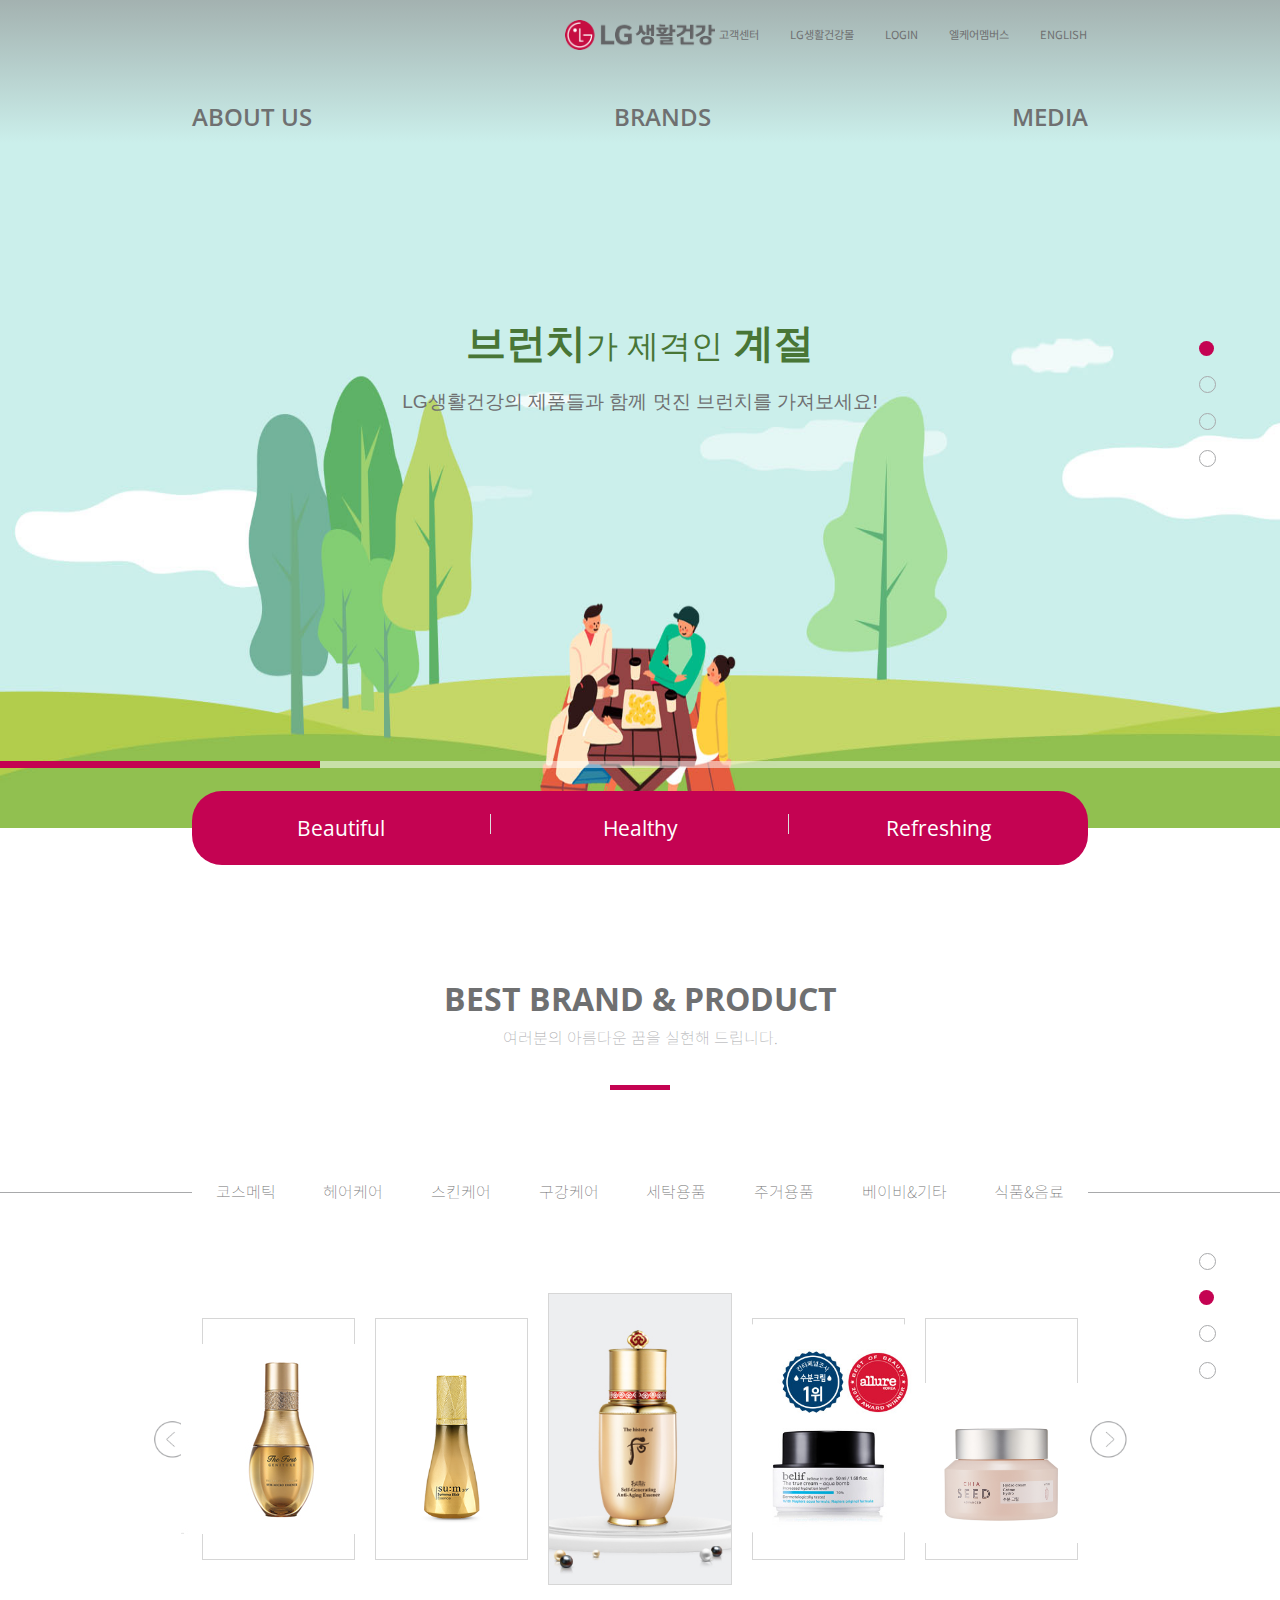
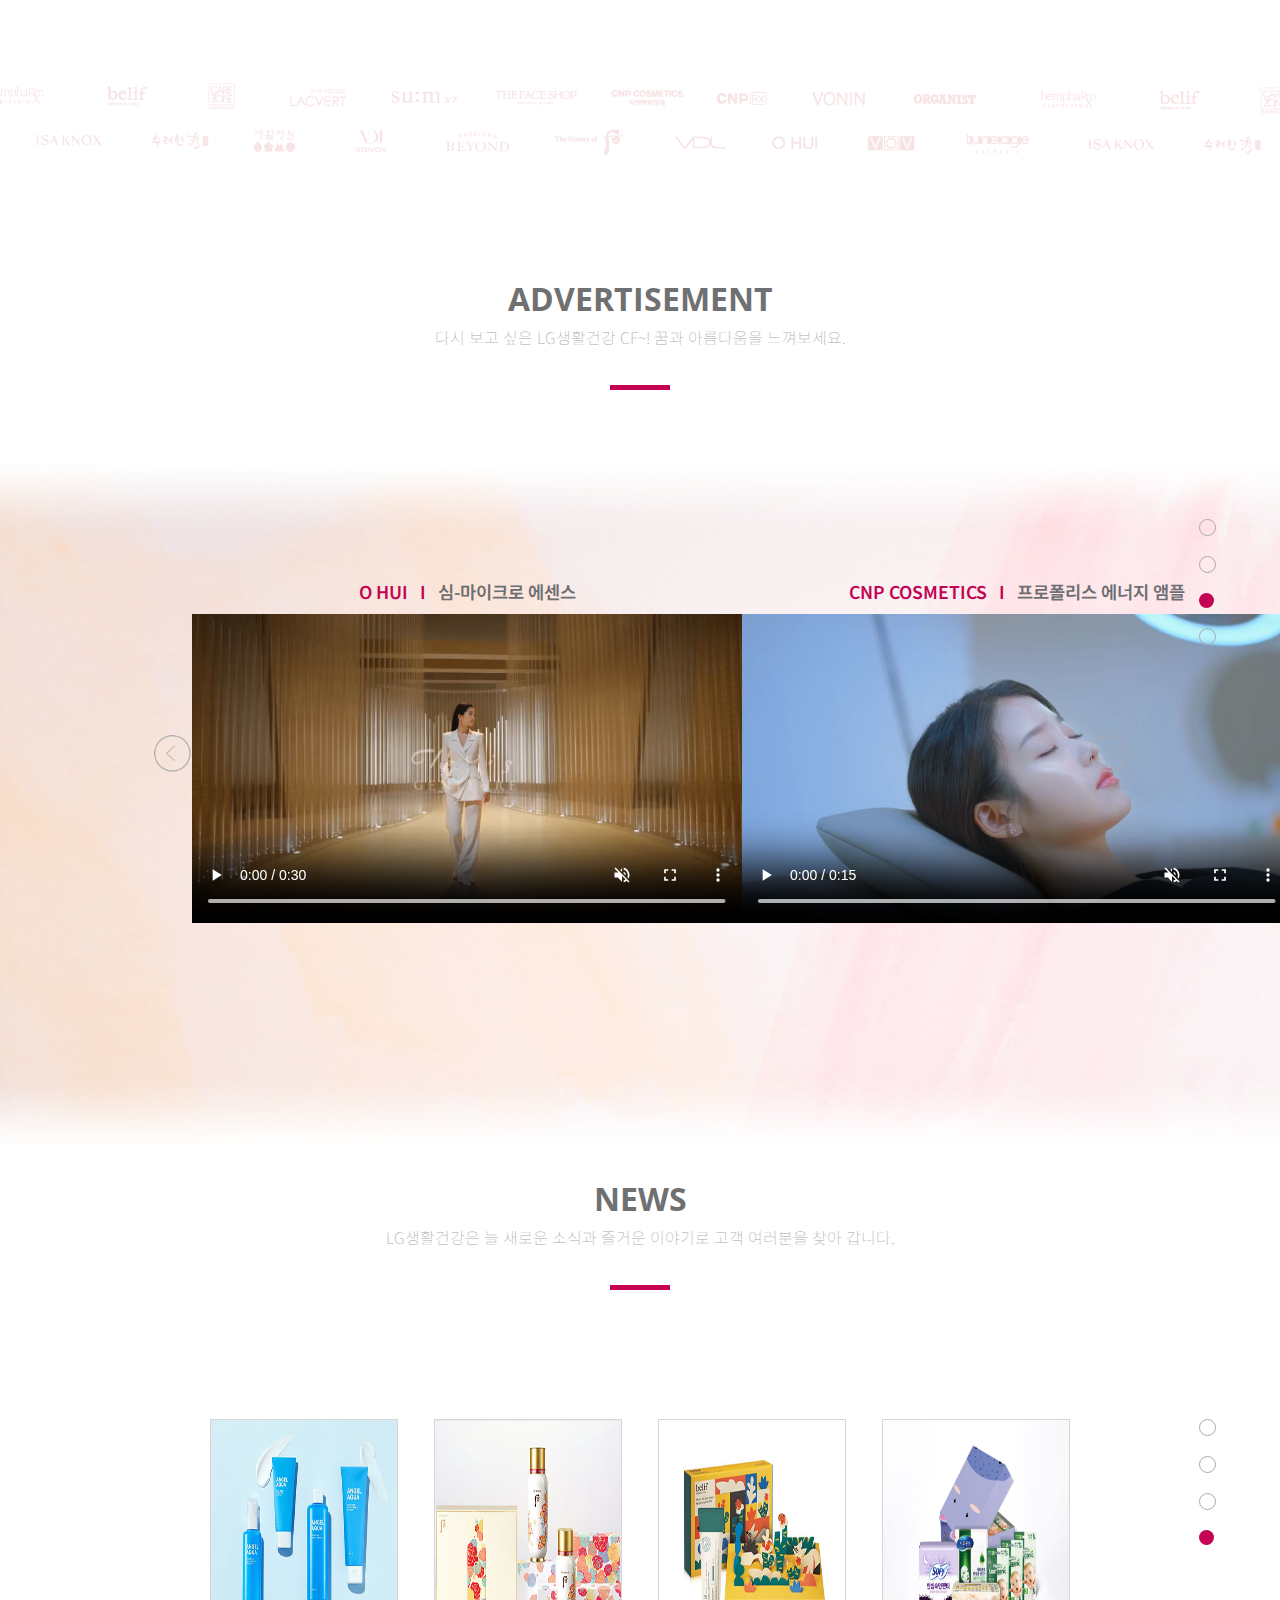
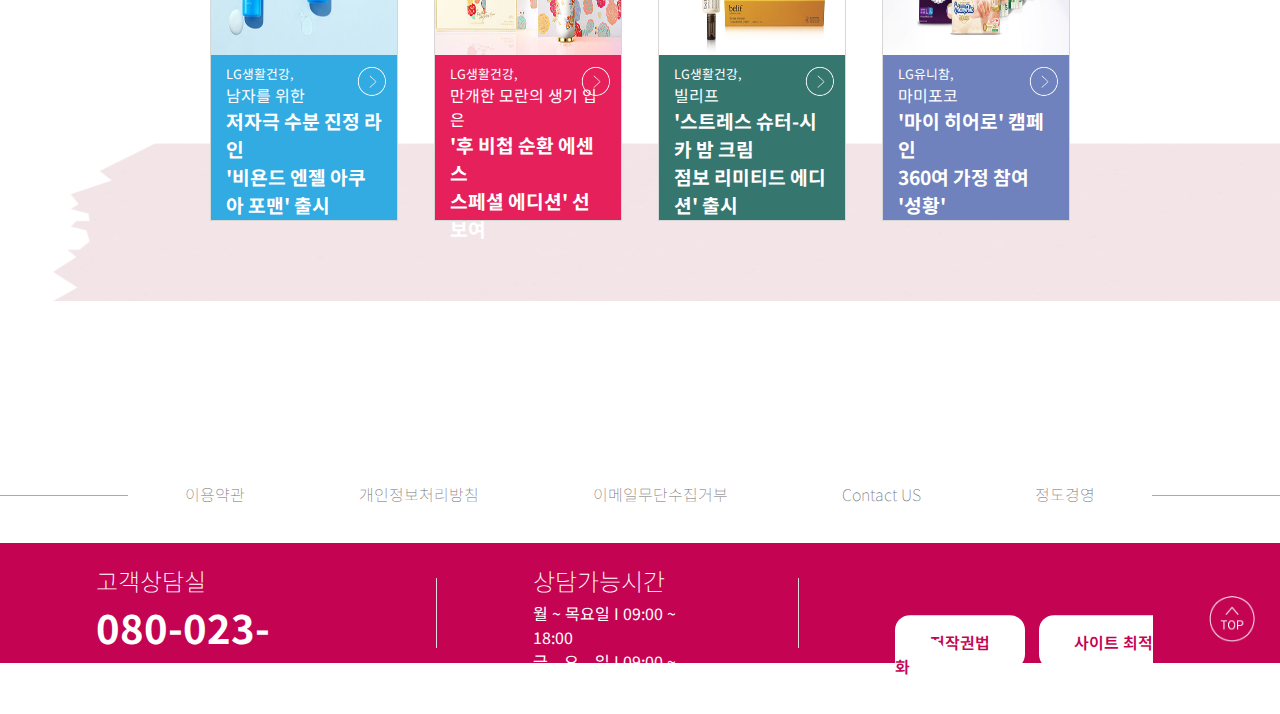
==== index.html @ 1f499fcb "Add files via upload" ====
<!DOCTYPE html>
<html lang="en">
<head>
    <meta charset="UTF-8">
    <meta http-equiv="X-UA-Compatible" content="IE=edge">
    <meta name="viewport" content="width=device-width, initial-scale=1.0">

    <meta property="og:title" content="LG생활건강">
    <meta property="og:url" content="https://jowonah.github.io/lghnh/index.html">
    <meta property="og:image" content="file:///F:/0000-UI_UX/LG%EC%83%9D%ED%99%9C%EA%B1%B4%EA%B0%95/coding/img/tumbnail.png">
    <meta property="og:description" content="LG생활건강 _ Healthy & Beautiful">

 

    <meta name="twitter:card" content="summary">
    <meta name="twitter:title" content="LG생활건강">
    <meta name="twitter:url" content="https://jowonah.github.io/lghnh/index.html">
    <meta name="twitter:image" content="file:///F:/0000-UI_UX/LG%EC%83%9D%ED%99%9C%EA%B1%B4%EA%B0%95/coding/img/tumbnail.png">
    <meta name="twitter:description" content="LG생활건강 _ Healthy & Beautiful">

 

    <link rel="shortcut icon" href="/favicon.ico">
    <link rel="apple-touch-icon-precomposed" sizes="114*114" rel="favi2.png">


    <title>Document</title>
    <link href="css/index.css" rel="stylesheet">
</head>
<body>
    <!-- header -->
    <header id="gr-mn"> <!--class="active"-->
        <div class="head-1">
            <div class="utils">
                <ul class="login-menu">
                    <li><a href="#">고객센터</a></li>
                    <li><a href="#">LG생활건강몰</a></li>
                    <li><a href="#">LOGIN</a></li>
                    <li><a href="#">엘케어멤버스</a></li>
                    <li><a href="#">ENGLISH</a></li>
                </ul>
            </div>
        </div>
        <nav class="comp-mn" >
            <h1 class="logo">
                <a href="index.html"><img src="img/company-logo.png" alt="lg-logo"></a>
            </h1>
            <ul class="mn-1">
                <li class="us1">
                    <a href="aboutus1.html" class="mn-1-au">ABOUT US</a> 
                </li>
                <li class="us2">
                    <a href="brand.html" class="mn-1-br">BRANDS</a>
                </li>
                <li class="us3">
                    <a href="media.html" class="mn-1-news">MEDIA</a>
                </li>
            </ul>
        </nav>
        <div class="hid-mu-all">
            <div class="hid-mn" id="about-hidmn">
                <div class="hid-mn-t">
                    <h4>ABOUT US</h4>
                </div>
                <div class="hid-mn-s">
                    <ul class="hid-mn-s-in">
                        <li><a href="aboutus1.html">CEO메세지</a></li>
                        <li><a href="aboutus2.html">회사개요</a></li>
                        <li><a href="aboutus3.html">연혁</a></li>
                        <li><a href="aboutus4.html">사업장소개</a></li>
                    </ul>
                </div>
            </div>
            <div class="hid-mn" id="brand-hidmn">
                <div class="hid-mn-t">
                    <h4>BRANDS</h4>
                    <ul>
                        <li>Beautiful</li>
                        <li>Healthy</li>
                        <li>Refreshing</li>
                    </ul>
                </div>
                <div class="hid-mn-s">
                    <div class="hid-mn-s2">
                        <ul class="hid-mn-s-in2">
                            <li><a href="#">후</a></li>
                            <li><a href="#">오휘</a></li>
                            <li><a href="#">숨37˚</a></li>
                            <li><a href="#">빌리프</a></li>
                            <li><a href="#">더 시가 오브 수</a></li>
                        </ul>
                        <ul class="hid-mn-s-in2">
                            <li><a href="#">이자녹스</a></li>
                            <li><a href="#">수려한</a></li>
                            <li><a href="#">코드글로컬러</a></li>
                            <li><a href="#">보닌</a></li>
                            <li><a href="#">케어존</a></li>
                            <li><a href="#">더마리프트</a></li>
                        </ul>
                        <ul class="hid-mn-s-in2">
                            <li><a href="#">네이처컬렉션</a></li>
                            <li><a href="#">더페이스샵</a></li>
                            <li><a href="#">비욘드</a></li>
                            <li><a href="#">CNP</a></li>
                            <li><a href="#">CNP Rx</a></li>
                            <li><a href="#">VDL</a></li>
                            <li><a href="#">VDLVOV</a></li>
                        </ul>
                        <ul class="hid-mn-s-in2">
                            <li><a href="#">생활정원</a></li>
                            <li><a href="#">fmgt</a></li>
                            <li><a href="#">닥터벨머</a></li>
                            <li><a href="#">예화담</a></li>
                            <li><a href="#">햄파맥스 시그니처</a></li>
                        </ul>
                    </div>
                </div>
            </div>
            <div class="hid-mn" id="media-hidmn">
                <div class="hid-mn-t">
                    <h4>MEDIA</h4>
                </div>
                <div class="hid-mn-s">
                    <ul class="hid-mn-s-in">
                        <li><a href="#">NEWS</a></li>
                        <li><a href="#">ADVERTISEMENT</a></li>
                    </ul>
                </div>
            </div>
        </div>
    </header>


    <!-- main -->
    <main id="main" class="main">
        <div class="home-intro" id="home-intro">
            <div class="slide-bg" id="slide-bg">
                <img src="img/visualMain.jpg" class="banner-bg" id="banner-bg" alt="banner-bg">
                <div class="slide-content" id="slide-content">
                    <h2>브런치<small>가 제격인</small> 계절</h2>
                    <p>LG생활건강의 제품들과 함께 멋진 브런치를 가져보세요!</p>
                </div>
                <div class="r-btn">
                    <a href="#home-intro"></a>
                    <a href="#home-con1"></a>
                    <a href="#home-con3"></a>
                    <a href="#home-con2"></a>
                </div>
                <div class="slink-bar">
                    <span></span>
                </div>
            </div>
            <div class="com-ideo">
                <ul class="ideo">
                    <li><a href="#">Beautiful</a></li>
                    <li><a href="#">Healthy</a></li>
                    <li><a href="#">Refreshing</a></li>
                </ul>
            </div>
        </div>
        <div class="home-con1" id="home-con1">
            <div class="title">
                <h2>BEST BRAND & PRODUCT</h2>
                <p>여러분의 아름다운 꿈을 실현해 드립니다.</p>
            </div>
            <div class="con1-mn">
                <ul>
                    <li>코스메틱</li>
                    <li>헤어케어</li>
                    <li>스킨케어</li>
                    <li>구강케어</li>
                    <li>세탁용품</li>
                    <li>주거용품</li>
                    <li>베이비&기타</li>
                    <li>식품&음료</li>
                </ul>
            </div>
            <div class="r-btn2">
                <a href="#home-intro"></a>
                <a href="#home-con1"></a>
                <a href="#home-con3"></a>
                <a href="#home-con2"></a>
            </div>
            <div class="container2">
                <div class="btn-con2">
                <a href="#" clss="btn-l"><img src="img/btn-left.png" alt="btn-left"></a>
                <a href="#" class="btn-r"><img src="img/btn-right.png" alt="btn-right"></a>
                </div>
                <ul>
                    <li>
                        <img src="img/product-img-02.jpg" alt="오휘">
                        <span>
                            <img src="img/ohui.png" alt="오휘 제품">
                            <small>더 퍼스트<br>심-마이크로 에센스</small><br>
                            <a href="http://www.ohui.co.kr/product/detail.jsp?pid=ACM56546&cid1=2&cid2=A">자세히보기</a>
                        </span>
                    </li>
                    <li>
                        <img src="img/product-img-03.png" width="150px" alt="숨37">
                        <span>
                            <img src="img/sum37.png" alt="숨37 제품">
                            <small>숨마 엘릭서 에센스</small><br>
                            <a href="http://www.sum37.co.kr/online/product/product_view.jsp?cid1=A&cid2=A&pid=ACM57001">자세히보기</a>
                        </span>
                    </li>
                    <li>
                        <img src="img/product-img-01.jpg" width="290px" alt="후">
                        <span>
                            <img src="img/whoo.png" alt="후 제품">
                            <small>비첩 자생 에센스</small><br>
                            <a href="http://www.whoo.co.kr/masterpiece/gongList.jsp?cid1=B&cid2=J">자세히보기</a>
                        </span>
                    </li>
                    <li>
                        <img src="img/product-img-04.jpg" width="180px" alt="빌리프">
                        <span>
                            <img src="img/belif.png" alt="빌리프 제품">
                            <small>더 트루 크림-아쿠아밤</small><br>
                            <a href="http://www.belifcosmetic.com/product/detail.jsp?pid=ACM04551">자세히보기</a>
                        </span>
                    </li>
                    <li>
                        <img src="img/product-img-05.png" width="160px" alt="더페이스샵">
                        <span>
                            <img src="img/thefaceshop.png" alt="더페이스샵 제품">
                            <small>치아씨드 수분크림</small><br>
                            <a href="http://www.belifcosmetic.com/product/detail.jsp?pid=ACM04551">자세히보기</a>
                        </span>
                    </li>
                </ul>
            </div>
            <div class="bg-con2">
                <img src="img/product-bg-img1.png" width="100%" alt="bg-img1">
                <img src="img/product-bg-img2.png" width="100%" alt="bg-img2">
            </div>
        </div>
        <div class="home-con3" id="home-con3">
            <div class="title">
                <h2>ADVERTISEMENT</h2>
                <p>다시 보고 싶은 LG생활건강 CF~! 꿈과 아름다움을 느껴보세요.</p>
            </div>
            <div class="r-btn4">
                <a href="#home-intro"></a>
                <a href="#home-con1"></a>
                <a href="#home-con3"></a>
                <a href="#home-con2"></a>
            </div>
            <div class="container4">
                <div class="btn-con3">
                    <a href="#" clss="btn-l"><img src="img/btn-left.png" alt="btn-left"></a>
                    <a href="#" class="btn-r"><img src="img/btn-right.png" alt="btn-right"></a>
                </div>
                <ul class=video>
                    <li>
                        <div class="video-form">
                            <a href="https://www.lghnh.com:984/news/cf/view.jsp?seq=4365&title=">O HUI &nbsp; I &nbsp; <span>심-마이크로 에센스</span></a>
                            <video muted controls loop class="ohui-video" width="550">
                                <source src="video/ohui.mp4" type="video/mp4">
                            </video>
                        </div>
                    </li>
                    <li>
                        <div class="video-form">
                            <a href="hhttps://www.lghnh.com:984/news/cf/view.jsp?seq=4366&title=">CNP COSMETICS &nbsp; I &nbsp; <span>프로폴리스 에너지 앰플</span></a>
                            <video muted controls loop class="cnp-video" width="550">
                                <source src="video/cnp.mp4" type="video/mp4">
                            </video>
                        </div>
                    </li>
                </ul>
            </div>
            <div class="video-bg">
                <img src="img/adver-bg-img.jpg" width="100%" height="700px" alt="adver-bg-img">
            </div>
        </div>
        <div class="home-con2" id="home-con2">
            <div class="title">
                <h2>NEWS</h2>
                <p>LG생활건강은 늘 새로운 소식과 즐거운 이야기로 고객 여러분을 찾아 갑니다.</p>
            </div>
            <div class="r-btn3">
                <a href="#home-intro"></a>
                <a href="#home-con1"></a>
                <a href="#home-con3"></a>
                <a href="#home-con2"></a>
            </div>
            <div class="container3">
                <ul class="news-card">
                    <li>
                        <div class="card-img">
                        <a href="https://www.lghnh.com:984/news/press/view.jsp?seq=3451&title=">
                            <img src="img/news-card-brand1.jpg" alt="card-news1">
                        </a>
                        </div>
                        <div class="text">
                            <div class="text-1">
                                <span>LG생활건강,</span>
                                <a href="https://www.lghnh.com:984/news/press/view.jsp?seq=3451&title=">
                                    남자를 위한<br>
                                    <strong>저자극 수분 진정 라인<br>'비욘드 엔젤 아쿠아 포맨' 출시</strong>
                                </a>
                            </div>
                            <a href="https://www.lghnh.com:984/news/press/view.jsp?seq=3451&title="><img src="img/btn-right-white.png" alt="btn-right-white"></a>
                        </div>
                    </li>
                    <li>
                        <div class="card-img">
                            <a href="https://www.lghnh.com:984/news/press/view.jsp?seq=3450&title=">
                                <img src="img/news-card-brand2.jpg" alt="card-news2">
                            </a>
                        </div>
                        <div class="text">
                            <div class="text-1">
                                <span>LG생활건강,</span>
                                <a href="https://www.lghnh.com:984/news/press/view.jsp?seq=3450&title=">
                                    만개한 모란의 생기 입은<br>
                                    <strong>'후 비첩 순환 에센스<br>스페셜 에디션' 선보여</strong>
                                </a>
                            </div>
                            <a href="https://www.lghnh.com:984/news/press/view.jsp?seq=3450&title="><img src="img/btn-right-white.png" alt="btn-right-white"></a>
                        </div>
                    </li>
                    <li>
                        <div class="card-img">
                            <a href="https://www.lghnh.com:984/news/press/view.jsp?seq=3449&title=">
                                <img src="img/news-card-brand3.jpg" alt="card-news3">
                            </a>
                        </div>
                        <div class="text">
                            <div class="text-1">
                                <span>LG생활건강,</span>
                                <a href="https://www.lghnh.com:984/news/press/view.jsp?seq=3449&title=">
                                    빌리프<br>
                                    <strong>'스트레스 슈터-시카 밤 크림<br>점보 리미티드 에디션' 출시</strong>
                                </a>
                            </div>
                            <a href="https://www.lghnh.com:984/news/press/view.jsp?seq=3449&title="><img src="img/btn-right-white.png" alt="btn-right-white"></a>
                        </div>
                    </li>
                    <li>
                        <div class="card-img">
                            <a href="https://www.lghnh.com:984/news/press/view.jsp?seq=3448&title=">
                                <img src="img/news-card-brand4.jpg" alt="card-news4">
                            </a>
                         </div>
                        <div class="text">
                            <div class="text-1">
                                <span>LG유니참,</span>
                                <a href="https://www.lghnh.com:984/news/press/view.jsp?seq=3448&title=">
                                    마미포코<br>
                                    <strong>'마이 히어로' 캠페인<br>360여 가정 참여 '성황'</strong>
                                </a>
                            </div>
                            <a href="https://www.lghnh.com:984/news/press/view.jsp?seq=3448&title="><img src="img/btn-right-white.png" alt="btn-right-white"></a>
                        </div>
                    </li>
                </ul>
            </div>
            <div class="news-bg">
                <img src="img/news-bg-img.png" alt="news-bg-img">
            </div>
        </div>
    </main>


    <!-- footer -->
    <footer>
        <div class="footer-mn1">
            <ul>
                <li>이용약관</li>
                <li>개인정보처리방침</li>
                <li>이메일무단수집거부</li>
                <li>Contact US</li>
                <li>정도경영</li>
            </ul>
        </div>
        <div class="footer-mn2">
            <ul>
                <li>
                    <div class="counsel">
                        <span>고객상담실</span>
                        <strong>080-023-7077</strong>
                    </div>
                </li>
                <li>
                    <div class="counsel-time">
                        <span>상담가능시간</span>
                        <span>월 ~ 목요일  I  09:00 ~ 18:00</span>
                        <span>금 &nbsp;&nbsp; 요 &nbsp;&nbsp; 일 I 09:00 ~ 17:30</span>
                    </div>
                </li>
                <li>
                    <div class="footer-web">
                        <a href="##">저작권법</a>
                        <a href="##">사이트 최적화</a>
                    </div>
                </li>
            </ul>
            <a href="#" class="top-btn"><img src="img/top-btn.png" alt="top"></a>
        </div>
    </footer>
</body>
</html>
---- css/index.css ----
@charset 'UTF-8';
@import url(common.css);



/* ----------------main */

/* home-intro: 메인광고부분 */

.slide-bg{
    position:relative;
    display:flex;
    justify-content: center;
    align-items:center;
}
.home-intro .r-btn{
    position:absolute;
    right:5%;
    display:flex;
    flex-direction: column;
    z-index:20;
}
.home-intro .r-btn a{
    width:15px;
    height:15px;
    margin-bottom:20px;
    border-radius:50%;
    border:1px solid #a8a9ab;
}
.home-intro .r-btn a:nth-child(1){
    width:15px;
    height:15px;
    margin-bottom:20px;
    border-radius:50%;
    background-color:#c40352;
    border:none;
}
.slide-bg .banner-bg{
    width:100%; height:92vh;
}
.slide-bg .slide-content{
    position:absolute;
    font-family: "Elice Digital Baeum",sans-serif;
    text-align:center;
    transform:translate(0, -50%);
    transform-origin:center;
}
.slide-bg .slide-content h2{
    margin: 0 0 2vh;
    font-size: 2.5em;
    font-weight: 600;
    color: #487636;
}
.slide-bg .slide-content small{
    font-size: 0.8em;
    font-weight:normal;
    color: #487636;
}
.slide-bg .slide-content p{
    font-size: 1.2em;
    color: #6f7071;
}




.slink-bar{
    position:absolute;
    bottom:60px;
    width:100%;
    height:7px;
    background:rgba(255,255,255,0.5);
    overflow:hidden;
}
.slink-bar span{
    position:absolute;
    width:25%;
    height:7px;
    background:#c40352;

    animation:span-ani1 10s infinite;
}
@keyframes span-ani1{
    0%{transform:translateX(0%)  ;}
    25%{transform:translateX(100%)  ;}
    50%{transform:translateX(200%)  ;}
    100%{transform:translateX(300%)  ;}
}


.com-ideo{
    width:70%;margin:0 auto;
    transform: translateY(-50%);
    background:#c40352;
    border-radius: 30px;

}
.com-ideo .ideo{
    display:flex;
    justify-content:space-between;    
    flex-direction:row;
    padding:23px 0;
    text-align:center;

}
.com-ideo .ideo a{color:#fff;}
.com-ideo .ideo li{
    font-size:1.3rem;
    font-family: 'Open Sans', sans-serif;
    color:#6f7071;
    width:33.3333%;
    position:relative;
}
.com-ideo .ideo li::after{
    position:absolute;
    right:0;
    width:1px;height:20px;
    border-right:1px solid #ddd;
    content:'';
}
.com-ideo .ideo li:last-child:after{border:none;}






/* home-con1: 타이틀 best bransd & product */

.home-con1{
    height:100vh;
}
.home-con1 .r-btn2{
    position:absolute;
    right:5%;
    display:flex;
    flex-direction: column;
    z-index:10;
}
.home-con1 .r-btn2 a{
    width:15px;
    height:15px;
    margin-bottom:20px;
    border-radius:50%;
    border:1px solid #a8a9ab;
}
.home-con1 .r-btn2 a:nth-child(2){
    width:15px;
    height:15px;
    margin-bottom:20px;
    border-radius:50%;
    background-color:#c40352;
    border:none;
}

.home-con1 .title{
    margin:0 10% 0;
    text-align: center;
    padding-top:40px;
}
.home-con1 .title h2{
    margin:35px auto 5px;
    font-family: 'Open Sans', sans-serif;
    font-weight:bold;
    font-size:2rem;
    color:#6f7071;
}
.home-con1 .title p{
    font-size:1rem;
    font-weight:lighter;
    color:#a8a9ab;
}
.home-con1 .title p::after{
    content:'';
    width:60px; height:5px;
    position:absolute;
    left:50%;
    background-color:#c40352;
    margin:60px auto 100px;
    transform:translateX(-50%);
    display: inline-block;

}



.home-con1 .con1-mn{
    position:relative;
    left:0; top:0;
    margin:10px 0;
}

.home-con1 .con1-mn > ul{
    display:flex;
    justify-content:space-around;
    align-items:center;
    background-color:#fff;
    width:70%;
    margin:130px auto 50px;
}
.home-con1 .con1-mn::after{
    content:'';
    position:absolute; left:0; top:50%;
    display:inline-block;
    background-color: #a8a9ab;
    width:100%;
    height:1px;
    transform: translateY(100%);
    z-index:-1;
}
.home-con1 .con1-mn > ul > li{
    font-weight:lighter;
    color:#6f7071;
    font-size:1rem;
}



.home-con1 .container2{
    width:70%; margin:0 auto;
    position:relative;
}
.home-con1 .container2 div{
    position:absolute; left:0; top:50%;
    transform: translateY(-50%);
    width:100%;
    display:flex;
    justify-content: space-between;
}
.home-con1 .container2 div a:nth-child(1){
    transform: translateX(-100%);
}
.home-con1 .container2 div a:nth-child(2){
    transform: translateX(100%);
}
.home-con1 .container2 div a img{
    width:40px;
}
.home-con1 .container2 > ul{
    margin:90px 0;
    display:flex;
    align-items:center;
    justify-content:center;
}
.home-con1 .container2 > ul > li{
    position:relative;
    left: 0; top:0;
    width:220px;
    height:240px;
    margin:0 10px;
    border:1px solid #D6D6D6;
    /* overflow:hidden; */
}
.home-con1 .container2 > ul > li > img{
    position:absolute;
    left:50%; top:50%;
    transform:translate(-50%, -50%);
    display:block;
}

.home-con1 .container2 > ul > li:nth-child(3){
    width:265px; height:290px;
    overflow:hidden;
}
.home-con1 .container2 > ul > li:nth-child(4) > img{
   transform:translateX(-50%) translateY(-55%); 
}
.home-con1 .container2 > ul > li:nth-child(5) > img{
    transform:translateX(-50%) translateY(-35%); 
}





.home-con1 .container2 > ul > li{}
.home-con1 .container2 > ul > li > span{
    position:absolute;
    width:100%; height:100%;
    background-color:rgba(196,8,32,.5);
    transform:translate(-50% -50%);
    display:flex;
    flex-direction:column;
    justify-content:top;
    align-items:center;
    padding:20px auto 0px;
    opacity:0;
    transition:0.5s;
}
.home-con1 .container2 > ul > li:hover span{
    opacity:1;
}
.home-con1 .container2 > ul > li > span > img{
    transform: scale(70%);
    margin:20px auto 0;
    width:50%;
}
.home-con1 .container2 > ul > li > span > small{
    color:#fff;
    font-size:1rem;
    margin: 25px auto;
    text-align:center;
    font-weight:600;
}
.home-con1 .container2 > ul > li > span > a{
    position:absolute;
    bottom:0;
    width:80px;
    height:20px;
    color:#fff;
    font-size:.7rem;
    font-weight:300;
    border:.3px solid #fff;
    text-align:center;
    padding-top:2px;
    margin:0 auto 20px;
}

.home-con1 .container2 > ul > li:nth-child(3) > span{
    width:265px;
    height:290px;
}
.home-con1 .container2 > ul > li:nth-child(3) > span > img{
    margin:25px auto 0;
}
.home-con1 .container2 > ul > li:nth-child(3) > span > a{
    margin:0 auto 25px;
}
.home-con1 .container2 > ul > li:nth-child(3) > span > small{
    margin:35px auto 0;
}
.home-con1 .container2 > ul > li:nth-child(5) > span > img{
    width:70%;
}.home-con1 .container2 > ul > li:nth-child(5) > span > small{
    margin:20px auto;
}







/*home-con3: 타이틀 advertisement */

.home-con3{
    width:100%; margin:0 auto;
    height:100vh;
    position:relative;
}
.home-con3 .r-btn4{
    position:absolute;
    right:5%;
    padding-top:170px;
    display:flex;
    flex-direction: column;
    z-index:20;
}
.home-con3 .r-btn4 a{
    width:15px;
    height:15px;
    margin-bottom:20px;
    border-radius:50%;
    border:1px solid #a8a9ab;
}
.home-con3 .r-btn4 a:nth-child(3){
    width:15px;
    height:15px;
    margin-bottom:20px;
    border-radius:50%;
    background-color:#c40352;
    border:none;
}
.home-con3 .title{
    margin:0 10% 0;
    text-align: center;
    padding-top:40px;
}
.home-con3 .title h2{
    margin:35px auto 5px;
    font-family: 'Open Sans', sans-serif;
    font-weight:bold;
    font-size:2rem;
    color:#6f7071;
}
.home-con3 .title p{
    font-size:1rem;
    font-weight:lighter;
    color:#a8a9ab;
}
.home-con3 .title p::after{
    content:'';
    width:60px; height:5px;
    position:absolute;
    left:50%;
    background-color:#c40352;
    margin:60px auto 100px;
    transform:translateX(-50%);
    display: inline-block;

}


.container4{
    width:70%;
    margin:140px auto;
    position:relative;
}
.container4 .btn-con3{
    position:absolute; 
    left:0; top:50%;
    z-index:5;
    width:100%;
    margin:0 auto;
    display:flex;
    justify-content:space-between;
    transform: translateY(-50%);
}
.container4 .btn-con3 > a:nth-child(1){
    transform: translateX(-100%);
}
.container4 .btn-con3 > a:nth-child(2){
    transform: translateX(100%);
}
.container4 .btn-con3 > a > img{
    width:40px;
}


.home-con3 .container4 .video{
    margin:140px auto;
    width:100%;
    display:flex;
    flex-direction:row;
    justify-content:space-between;
    align-items: center;
    z-index:1;
}
.home-con3 .container4 .video li{
    text-align: center;
    position:relative;
    left: 0; top:0;
    margin:90px auto;
}
.home-con3 .container4 .video-form > a{
    display:block;
    font-size:1.1rem;
    font-weight:600;
    color:#c40352;
    margin-bottom:10px;
}
.home-con3 .container4 .video-form > a > span{
    font-size:1.1rem;
    color:#6D6E71;
}
.home-con3 .video-bg{
    width:100%;
    position:relative;
    left: 0; bottom:0;
    margin:0 auto;
    z-index: -10;
}
.home-con3 .video-bg > img{
    transform:translateY(-100%);
    opacity: .6;
}



/* home-con2: 타이틀 news */

.home-con2{
    height:100vh;
}
.home-con2 .r-btn3{
    position:absolute;
    right:5%;
    padding-top:170px;
    display:flex;
    flex-direction: column;
    z-index:20;
}
.home-con2 .r-btn3 a{
    width:15px;
    height:15px;
    margin-bottom:20px;
    border-radius:50%;
    border:1px solid #a8a9ab;
}
.home-con2 .r-btn3 a:nth-child(4){
    width:15px;
    height:15px;
    margin-bottom:20px;
    border-radius:50%;
    background-color:#c40352;
    border:none;
}
.home-con2 .title{
    margin:0 10% 0;
    text-align: center;
    padding-top:40px;
}
.home-con2 .title h2{
    margin:35px auto 5px;
    font-family: 'Open Sans', sans-serif;
    font-weight:bold;
    font-size:2rem;
    color:#6f7071;
}
.home-con2 .title p{
    font-size:1rem;
    font-weight:lighter;
    color:#a8a9ab;
}
.home-con2 .title p::after{
    content:'';
    width:60px; height:5px;
    position:absolute;
    left:50%;
    background-color:#c40352;
    margin:60px auto 100px;
    transform:translateX(-50%);
    display: inline-block;

}




.home-con2 .container3{
    text-align: center;
    display:flex;
    flex-direction:column;
    width:70%; margin:80px auto;
}
.home-con2 .news-card{
    position:relative;
    left:50%;
    transform:translateX(-50%);
    display:flex;
    justify-content: center;
    flex-direction:row;
    padding: 10vh 0;
    z-index:5;
}
.home-con2 .news-card > li{
    width:320px; height:400px;
    border:0.5px solid #D6D6D6;
    text-align:left;
    margin: 0 2vh;
}

.home-con2 .news-card > li > .card-img{
    width:100%; height:235px;
}
.home-con2 .news-card > li > .card-img > a > img{width:100%; height:235px;}


.home-con2 .news-card > li > .text{
    width:100%; height:165px;
    background-color:#31ABE2;
    position:relative;
    right:0; top:0;
}
.home-con2 .news-card > li > .text > .text-1{
    height:125px;
    padding:5% 8% 0% 8%;
    display:flex;
    flex-direction:column;
    justify-content: space-between;
}
.home-con2 .news-card > li > .text > .text-1 > span{color:#fff; font-size:0.8rem;}
.home-con2 .news-card > li > .text > .text-1 > a{color:#fff; font-size:1rem;}
.home-con2 .news-card > li > .text > .text-1 > a  > strong{font-size:1.2rem;}


.home-con2 .news-card > li > .text > a{
    position:absolute;
    right:0; top:0;
    margin:10px;
}
.home-con2 .news-card > li > .text > a > img{
    width:3.5vh;
}


.home-con2 .news-card > li:nth-child(2) > .text{background-color:#E5205B;}
.home-con2 .news-card > li:nth-child(3) > .text{background-color:#35766F;}
.home-con2 .news-card > li:nth-child(4) > .text{background-color:#7082BD;}


.home-con2 .news-card > li:nth-child(4) > .card-img{width:100%; height:235px; overflow: hidden;}
.home-con2 .news-card > li:nth-child(4) > .card-img > a > img{height:130%; transform:translateY(-10%);}


.home-con2 .news-bg{
    position:relative;
    left:0; top:0;
    text-align: center;
    transform:translateY(-90%) scaleY(75%) scaleX(90%) translateX(-1%); 
    opacity:.8;  
}






/* footer */
footer{
    width:100%;
    margin:0 auto;
}
.footer-mn1{
    position:relative;
    left:0; top:0;
    margin:80px 0 50px;
}
.footer-mn1::after{
    content:'';
    position:absolute; left:0; top:50%;
    display:inline-block;
    background-color: #a8a9ab;
    width:100%;
    height:1px;
    transform: translateY(100%);
    z-index:-1;
}

.footer-mn1 > ul{
    display:flex;
    justify-content:space-around;
    align-items:center;
    margin:80px 10% -13px;
    background-color:#fff;
}
.footer-mn1 > span{
    position:absolute;
    display:inline-block;
    background-color: #a8a9ab;
    width:100%;
    height:1px;
    transform: translateY(100%);
    z-index:-1;
}
.footer-mn1 > ul > li{
    font-weight:lighter;
    color:#6f7071;
    font-size:1rem;
}


.footer-mn2{
    position:relative;
    left: 0; top:0;
    width:100%; height:120px;
    background-color:#c40452;
}
.footer-mn2 ul{
    width:100%;
    display:flex;
    justify-content: center;
}
.footer-mn2 ul li{
    padding:0 7.5%;
    margin-top:20px;
    position:relative;
}
.footer-mn2 ul li::after{
    content:'';
    position:absolute;
    right:0; top:10%;
    border-right:1px solid #ddd;
    width:1px; height:70px;
}
.footer-mn2 ul li:last-child::after{border:none;}

.footer-mn2 ul li .counsel{
    display:flex;
    flex-direction: column;
    justify-content:left;
    color:#fff;
}
.footer-mn2 ul li .counsel > span{font-size:1.5rem; font-weight:200;}
.footer-mn2 ul li .counsel > strong{font-size:2.5rem;}


.footer-mn2 ul li .counsel-time{
    display:flex;
    flex-direction: column;
    justify-content:left;
    color:#fff;
}
.footer-mn2 ul li .counsel-time > span:nth-child(1){font-size:1.5rem; font-weight:200; padding-bottom:.2rem;}

.footer-mn2 ul li .footer-web{transform: translateY(140%);}
.footer-mn2 ul li .footer-web > a{
    background-color: #fff;
    padding:15px 35px;
    border-radius: 15px;
    color:#c40452;
    font-size:1rem;
    font-weight:600;
    margin:0px 10px 0px 0px;
}
.footer-mn2 ul li:nth-child(3){border:none;}
.footer-mn2 .top-btn{
    position:absolute;
    right:0;
    bottom:0;
    margin:0px 20px 20px 0px;
}
.footer-mn2 .top-btn >img{width:90%; height:90%;}
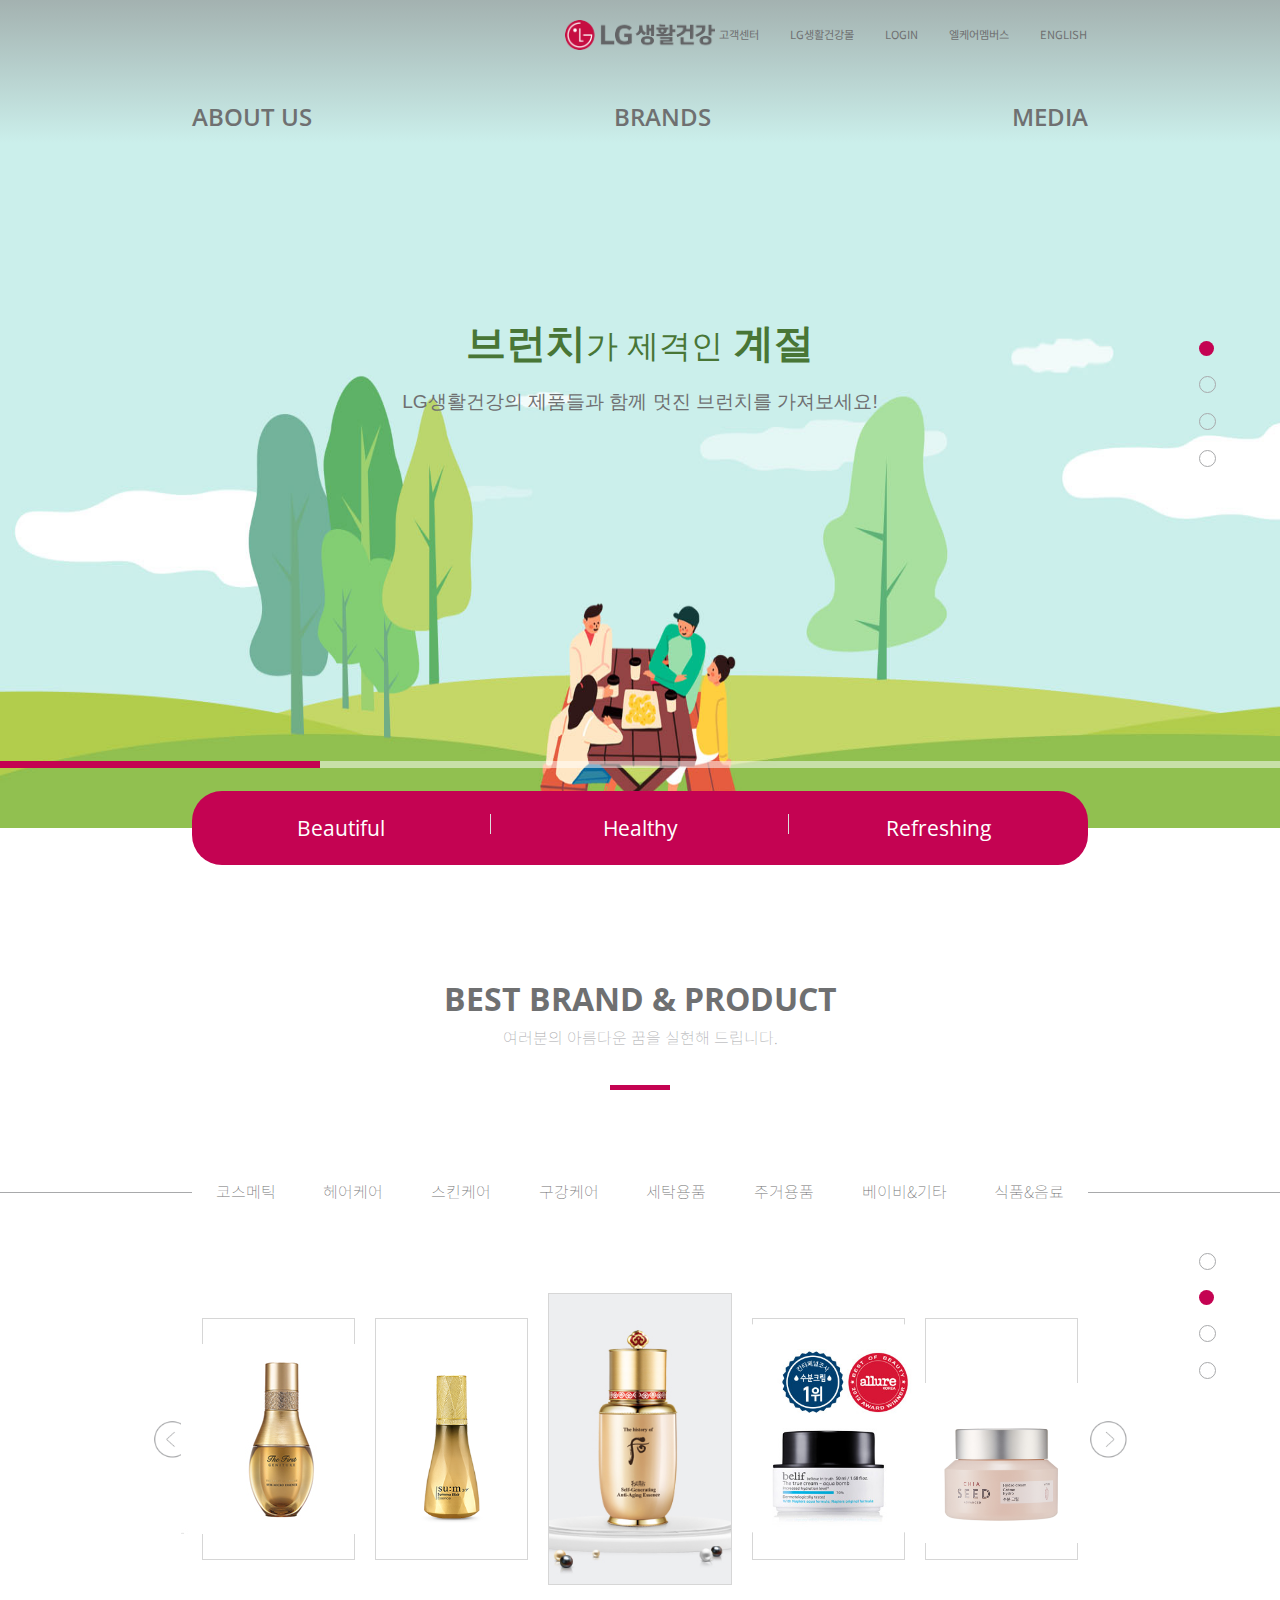
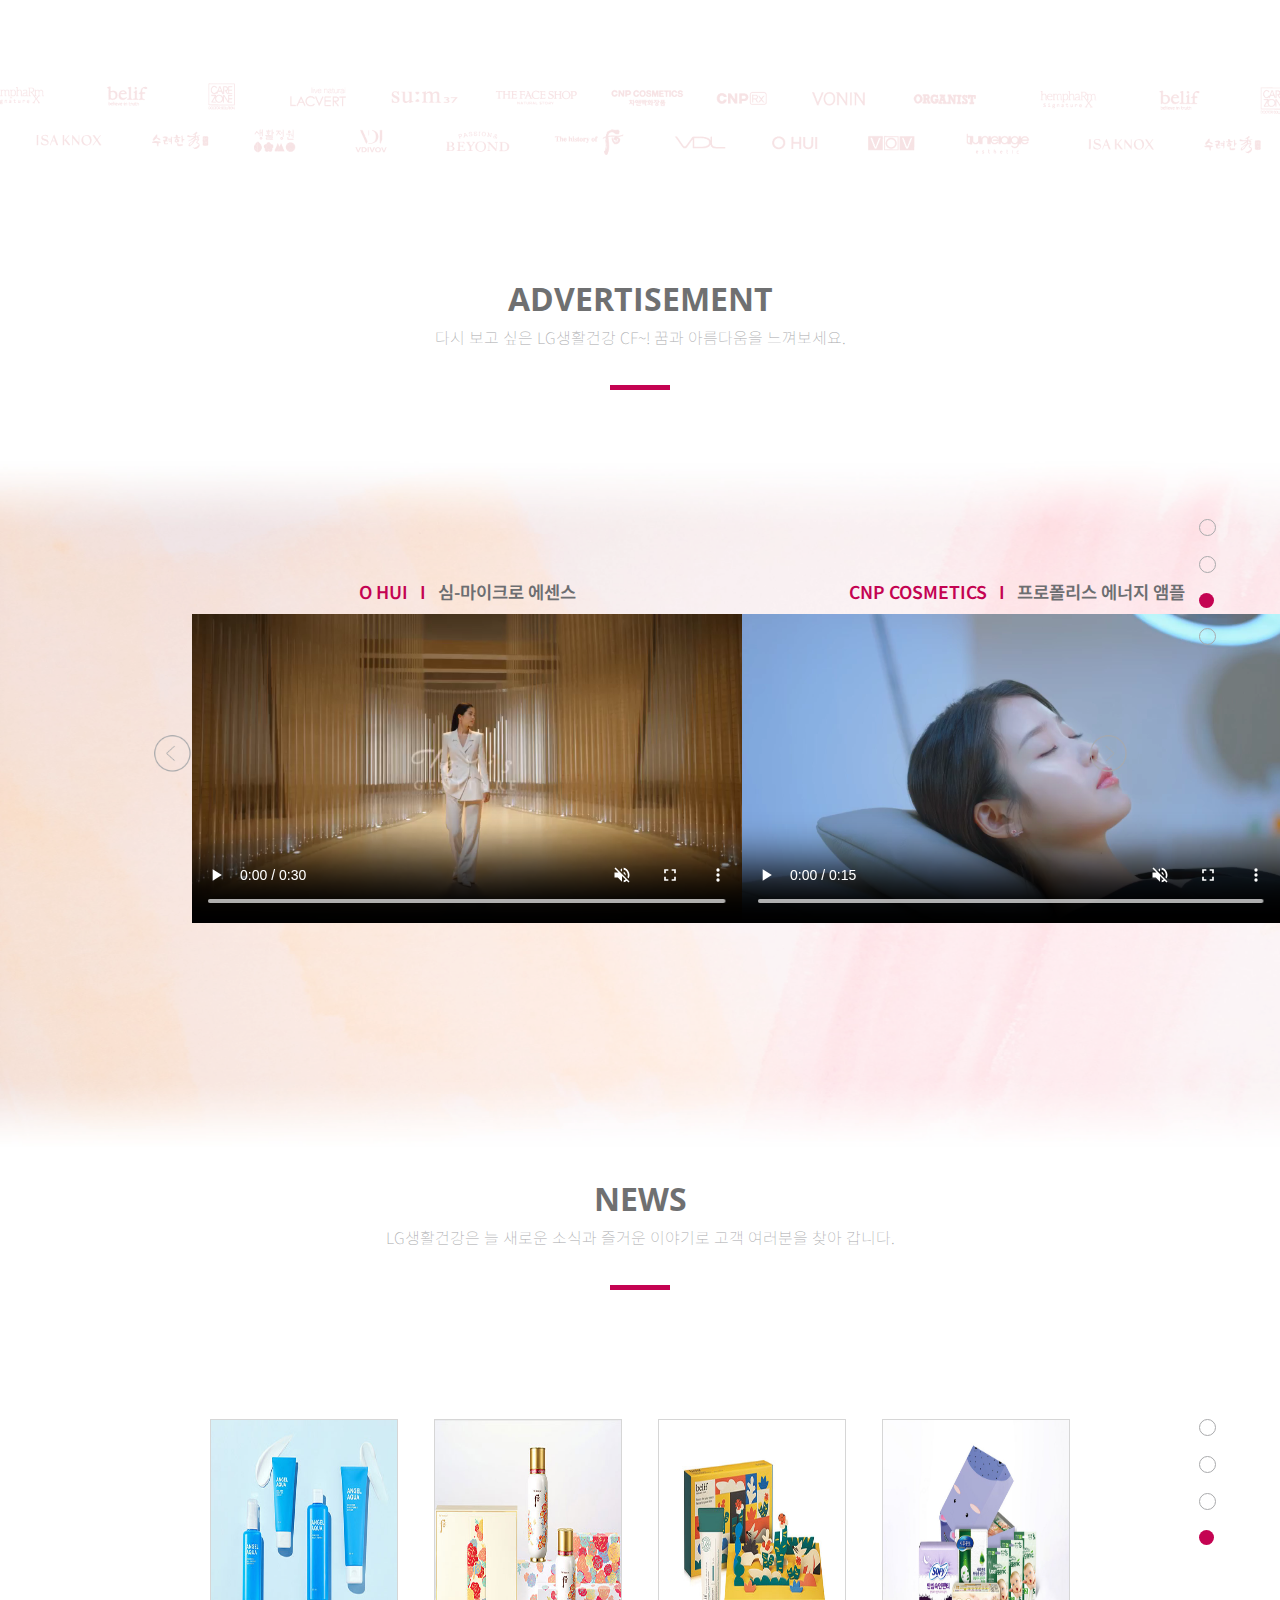
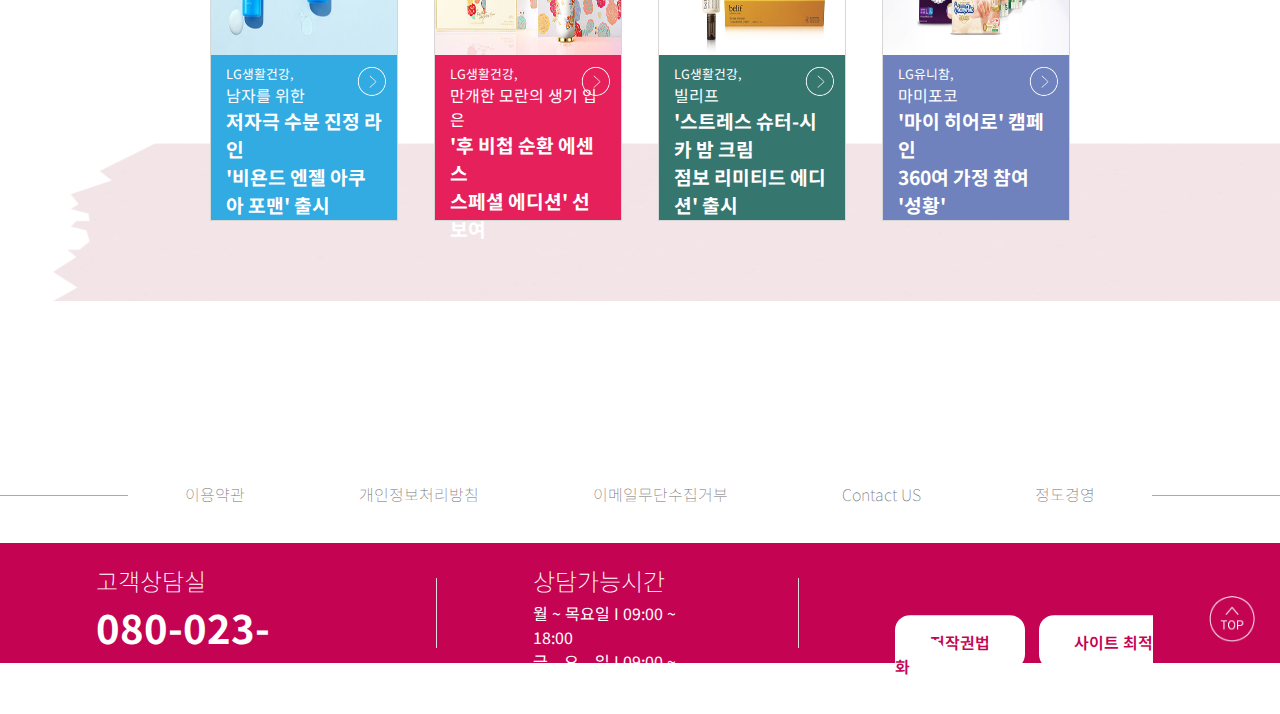
==== commit 013fe394: "Add files via upload" ====
--- a/index.html
+++ b/index.html
@@ -7,7 +7,7 @@
 
     <meta property="og:title" content="LG생활건강">
     <meta property="og:url" content="https://jowonah.github.io/lghnh/index.html">
-    <meta property="og:image" content="file:///F:/0000-UI_UX/LG%EC%83%9D%ED%99%9C%EA%B1%B4%EA%B0%95/coding/img/tumbnail.png">
+    <meta property="og:image" content="img/thumbnail-img.png">
     <meta property="og:description" content="LG생활건강 _ Healthy & Beautiful">
 
  
@@ -15,13 +15,13 @@
     <meta name="twitter:card" content="summary">
     <meta name="twitter:title" content="LG생활건강">
     <meta name="twitter:url" content="https://jowonah.github.io/lghnh/index.html">
-    <meta name="twitter:image" content="file:///F:/0000-UI_UX/LG%EC%83%9D%ED%99%9C%EA%B1%B4%EA%B0%95/coding/img/tumbnail.png">
+    <meta name="twitter:image" content="img/thumbnail-img.png">
     <meta name="twitter:description" content="LG생활건강 _ Healthy & Beautiful">
 
  
 
-    <link rel="shortcut icon" href="/favicon.ico">
-    <link rel="apple-touch-icon-precomposed" sizes="114*114" rel="favi2.png">
+    <link rel="shortcut icon" href="img/favi2.png">
+    <link rel="apple-touch-icon-precomposed" sizes="114*114" rel="icon">
 
 
     <title>Document</title>
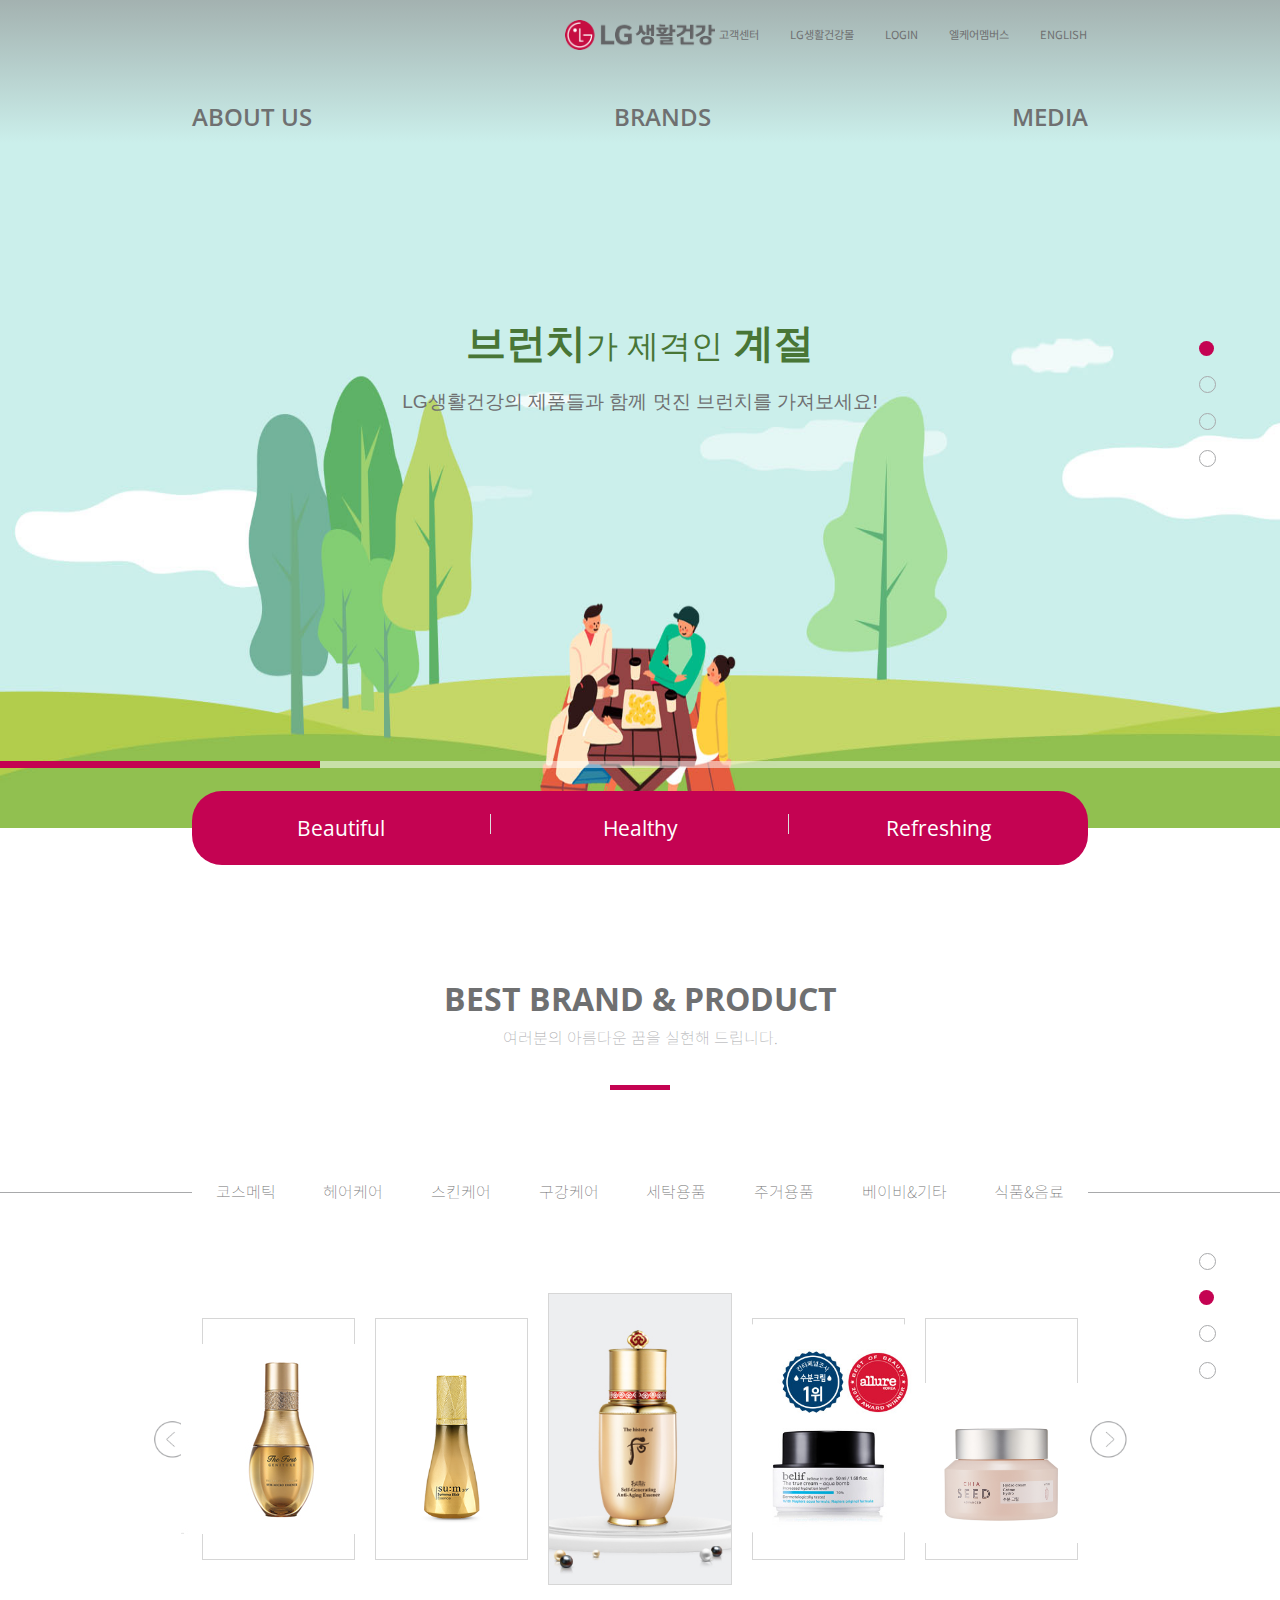
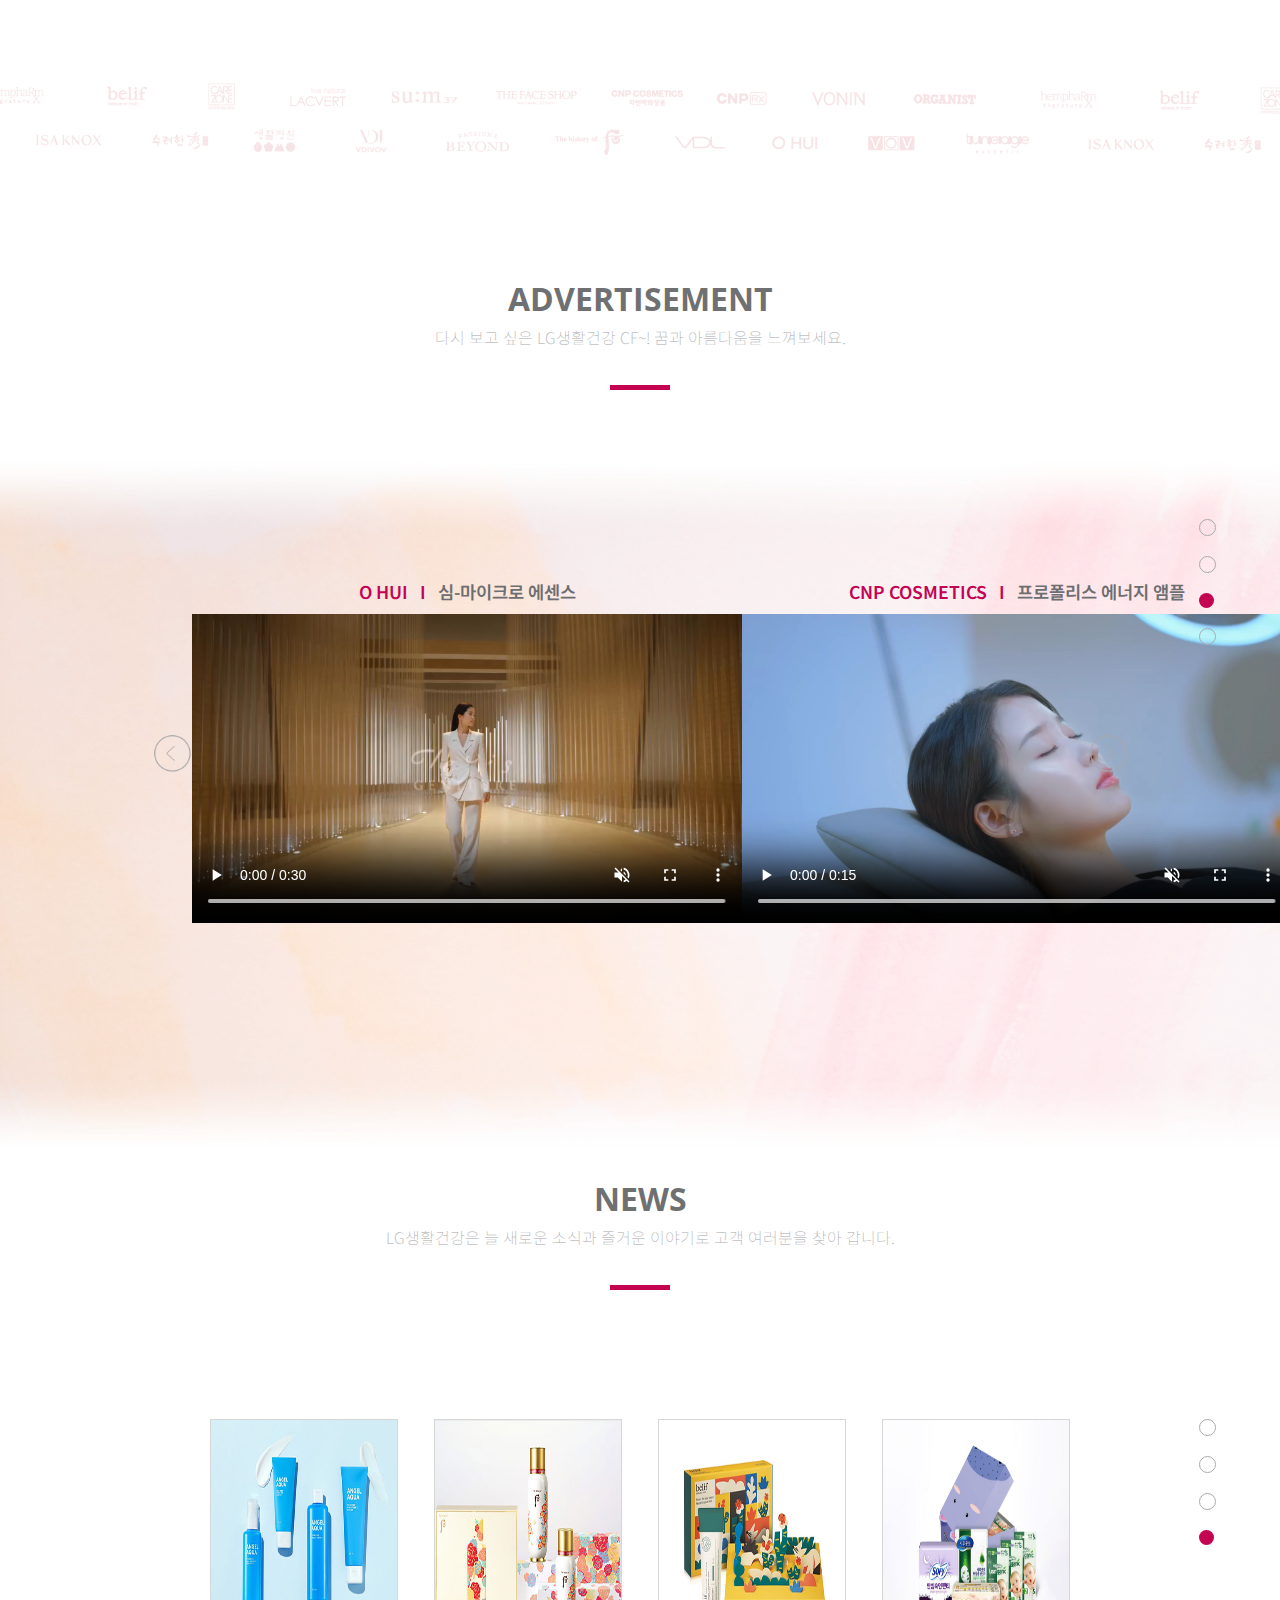
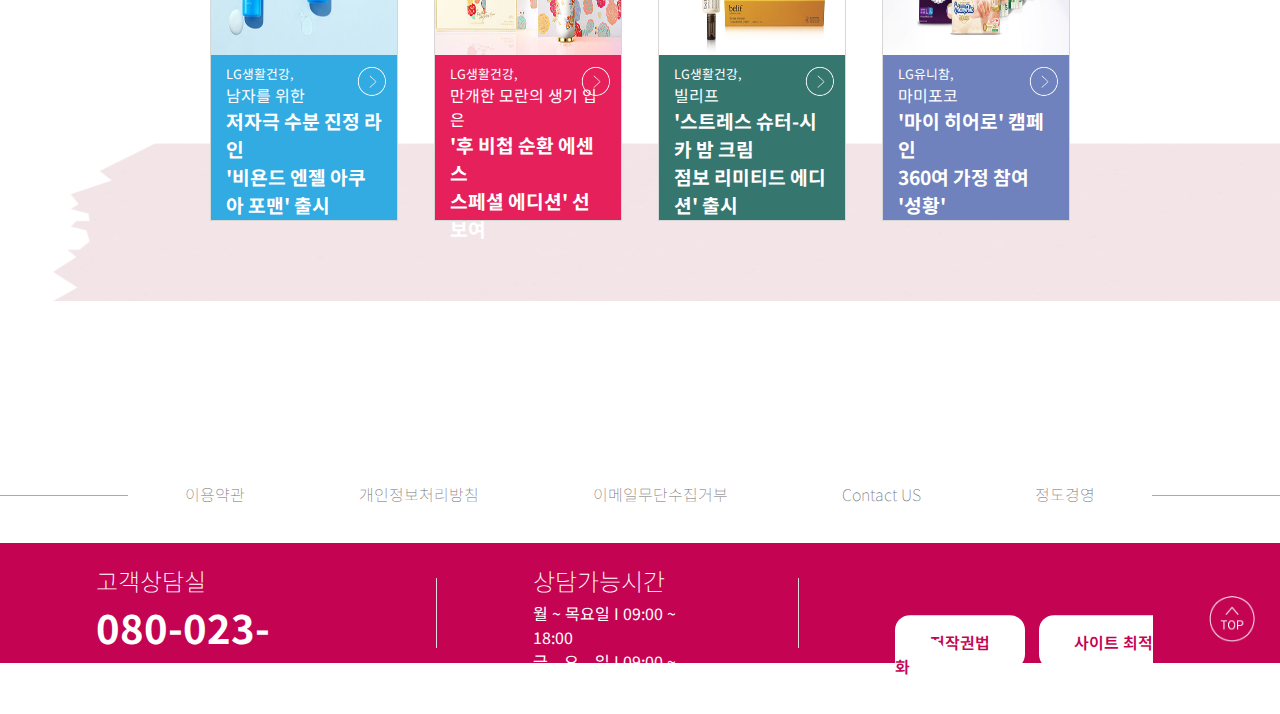
==== commit 8ffdc7d4: "Add files via upload" ====
--- a/index.html
+++ b/index.html
@@ -7,7 +7,7 @@
 
     <meta property="og:title" content="LG생활건강">
     <meta property="og:url" content="https://jowonah.github.io/lghnh/index.html">
-    <meta property="og:image" content="img/thumbnail-img.png">
+    <meta property="og:image" content="img/thumbnail-img.jpg">
     <meta property="og:description" content="LG생활건강 _ Healthy & Beautiful">
 
  
@@ -15,13 +15,13 @@
     <meta name="twitter:card" content="summary">
     <meta name="twitter:title" content="LG생활건강">
     <meta name="twitter:url" content="https://jowonah.github.io/lghnh/index.html">
-    <meta name="twitter:image" content="img/thumbnail-img.png">
+    <meta name="twitter:image" content="img/thumbnail-img.jpg">
     <meta name="twitter:description" content="LG생활건강 _ Healthy & Beautiful">
 
  
 
     <link rel="shortcut icon" href="img/favi2.png">
-    <link rel="apple-touch-icon-precomposed" sizes="114*114" rel="icon">
+    <link rel="apple-touch-icon-precomposed" sizes="114*114" rel="img/favi2.png">
 
 
     <title>Document</title>
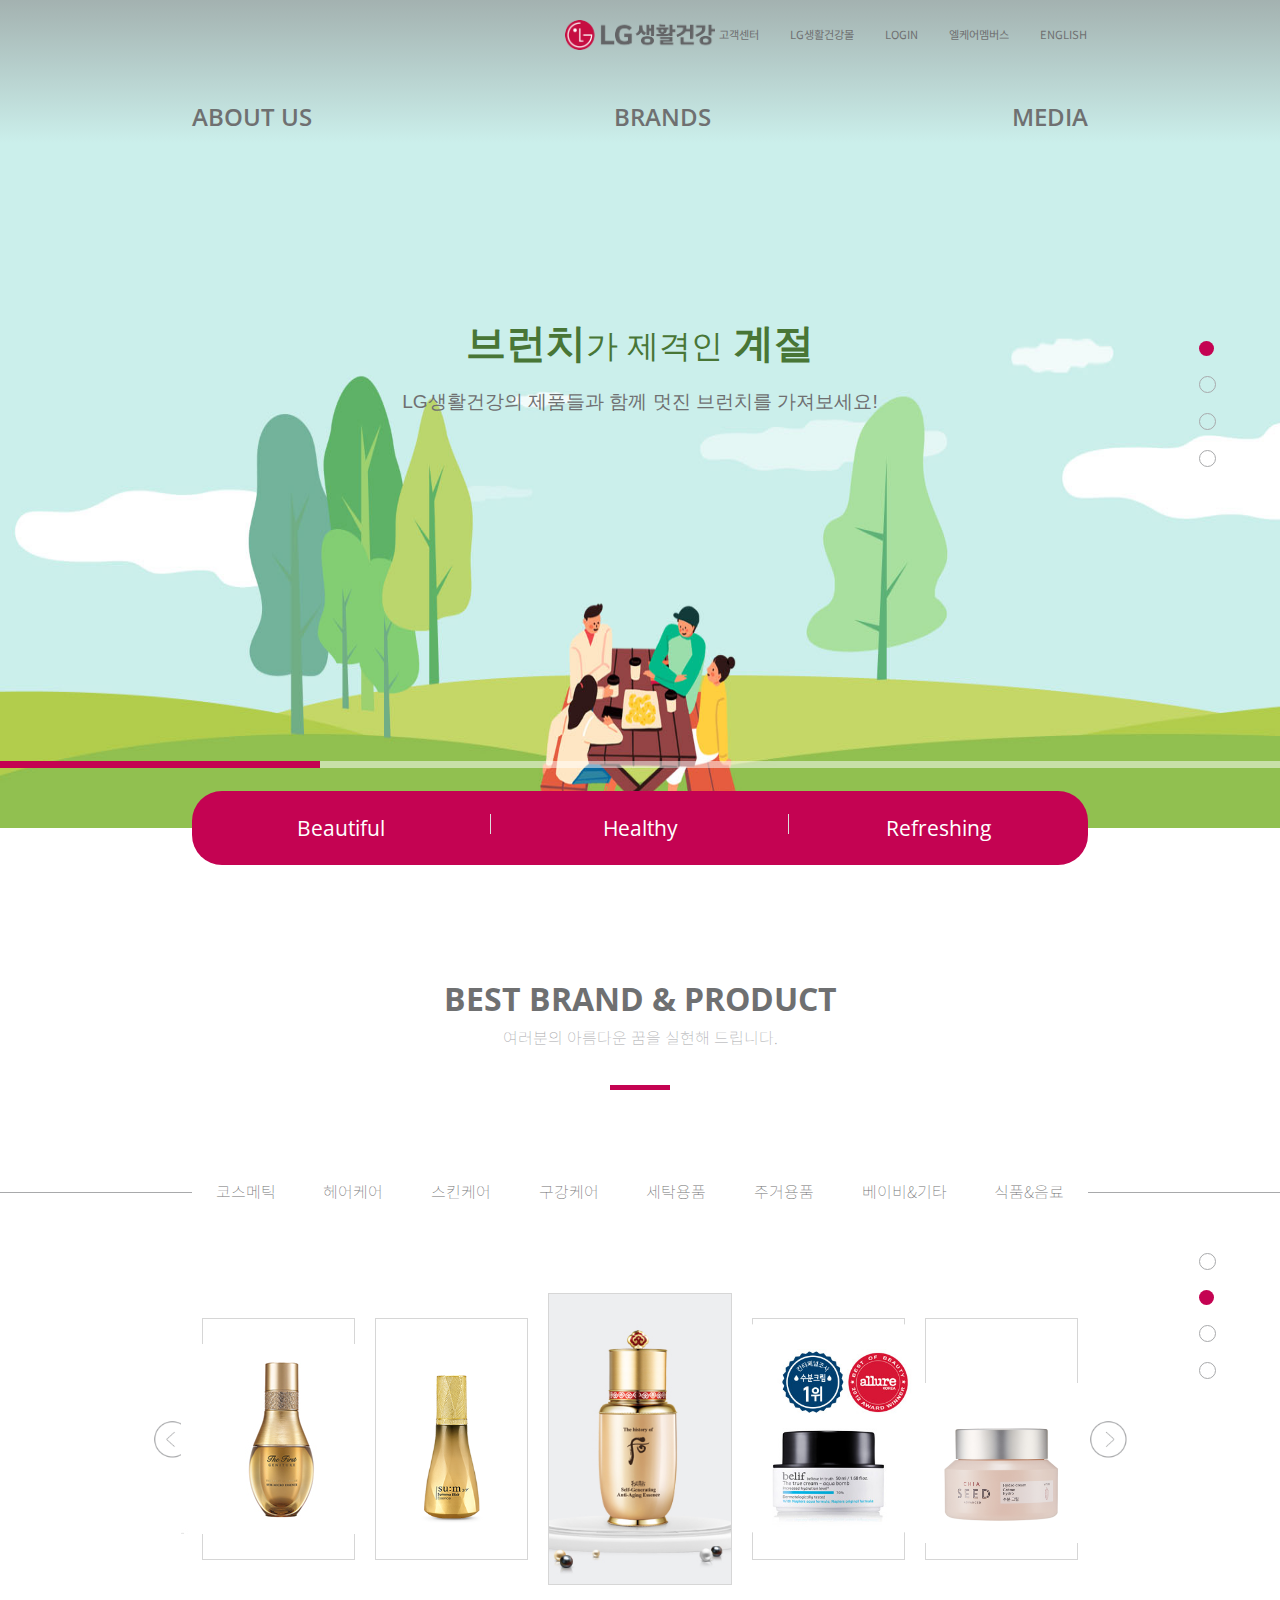
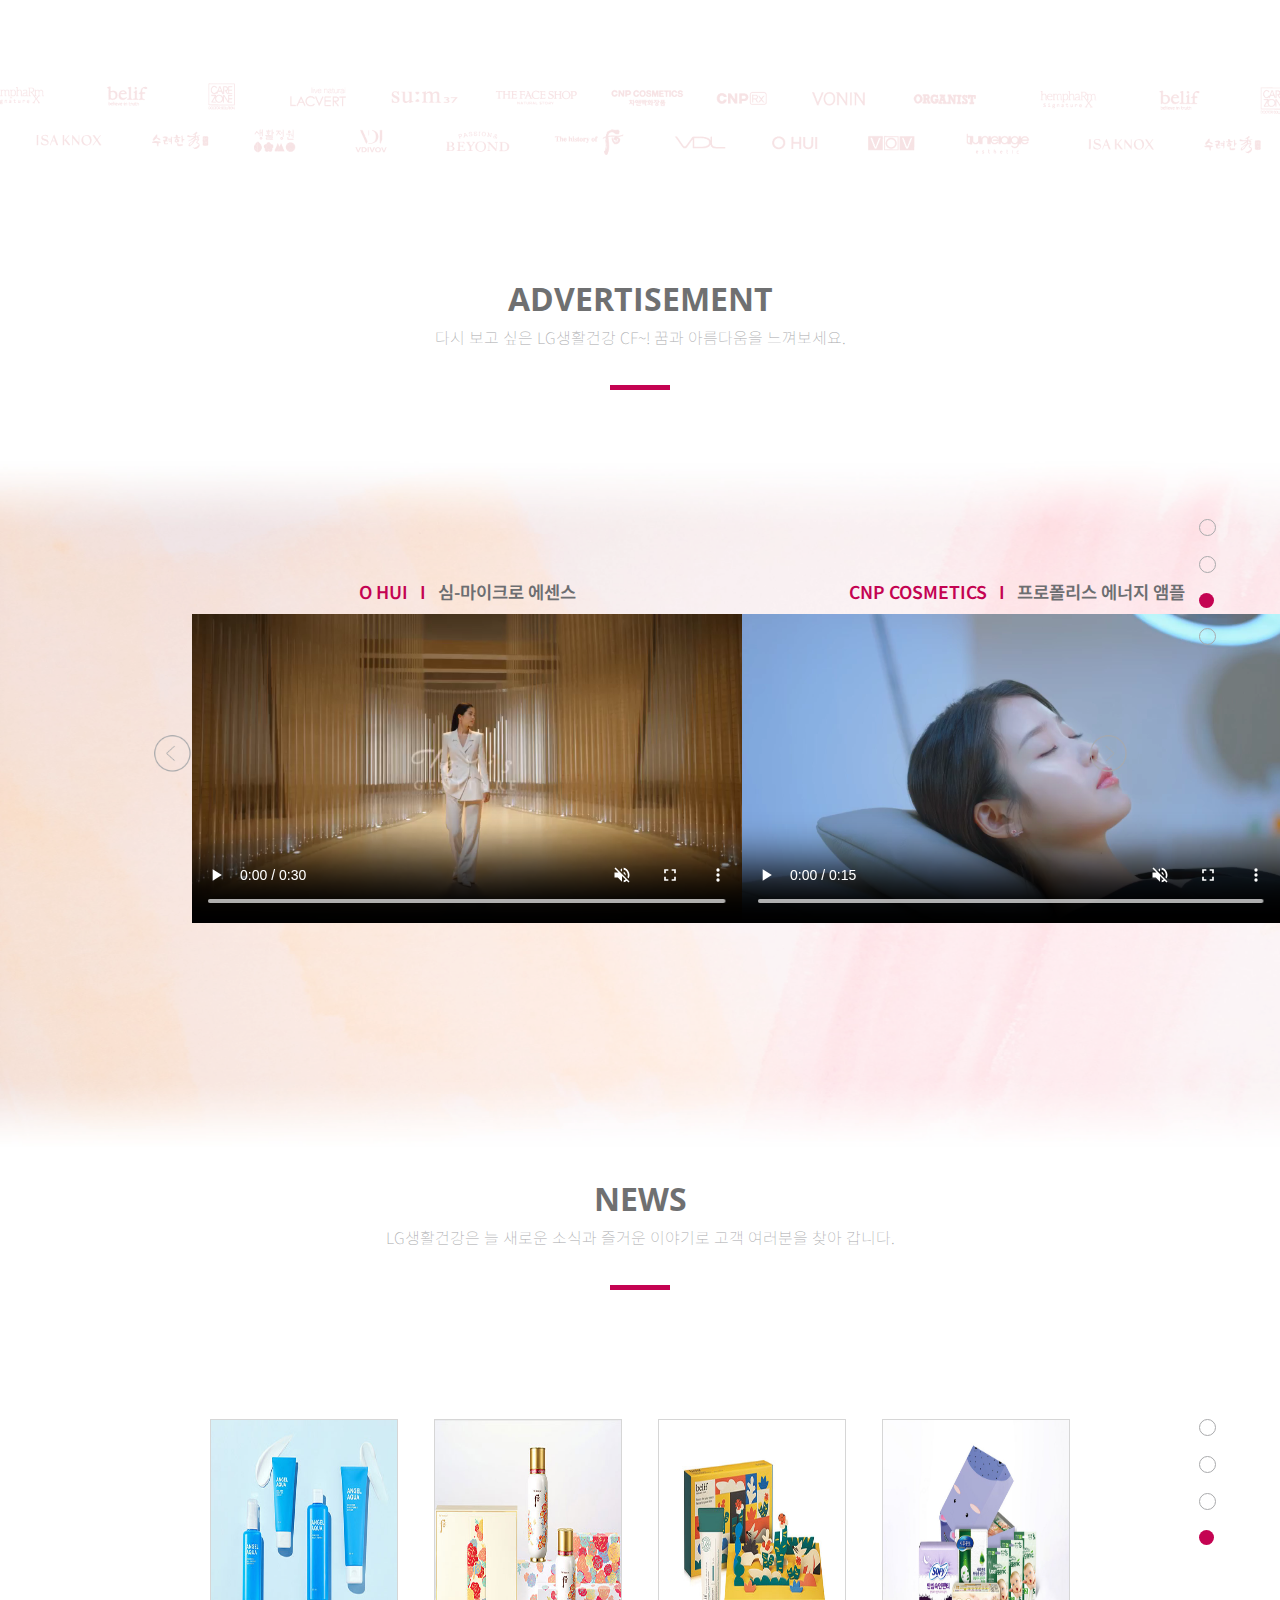
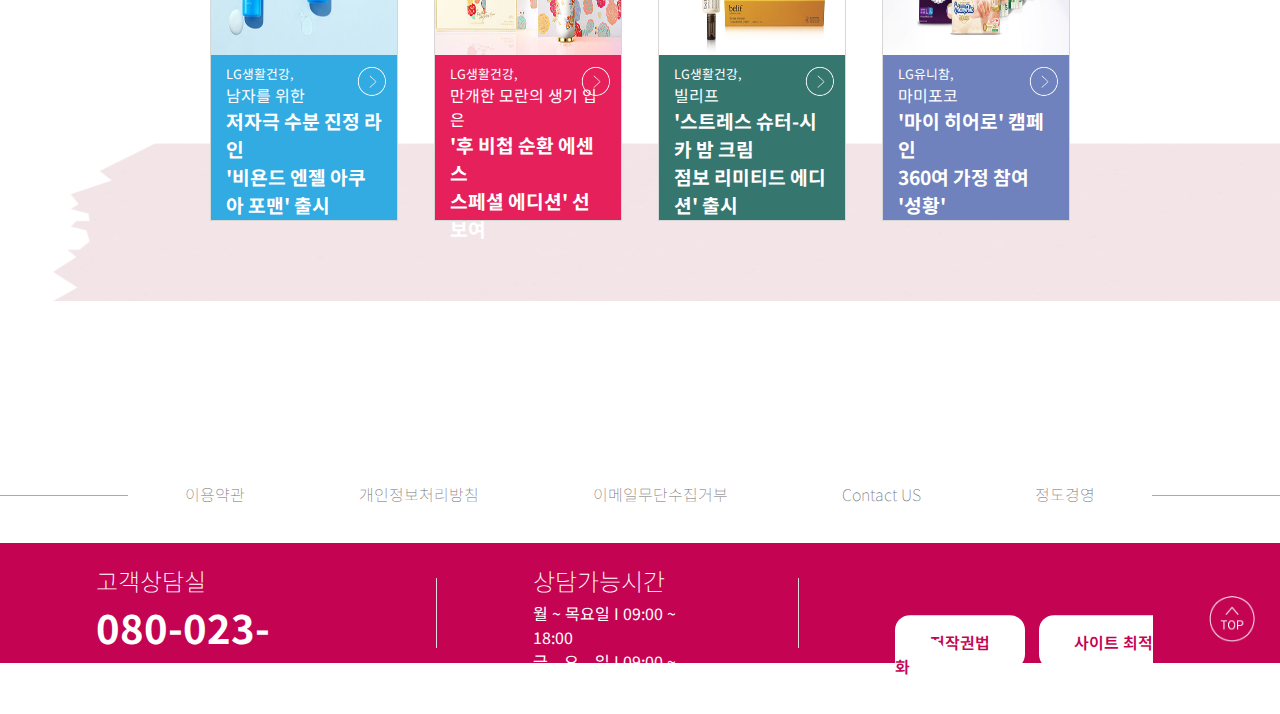
==== commit 5278b6e1: "Add files via upload" ====
--- a/index.html
+++ b/index.html
@@ -7,7 +7,7 @@
 
     <meta property="og:title" content="LG생활건강">
     <meta property="og:url" content="https://jowonah.github.io/lghnh/index.html">
-    <meta property="og:image" content="img/thumbnail-img.jpg">
+    <meta property="og:image" content="img/tumbnail-img.jpg">
     <meta property="og:description" content="LG생활건강 _ Healthy & Beautiful">
 
  
@@ -15,7 +15,7 @@
     <meta name="twitter:card" content="summary">
     <meta name="twitter:title" content="LG생활건강">
     <meta name="twitter:url" content="https://jowonah.github.io/lghnh/index.html">
-    <meta name="twitter:image" content="img/thumbnail-img.jpg">
+    <meta name="twitter:image" content="img/tumbnail-img.jpg">
     <meta name="twitter:description" content="LG생활건강 _ Healthy & Beautiful">
 
  
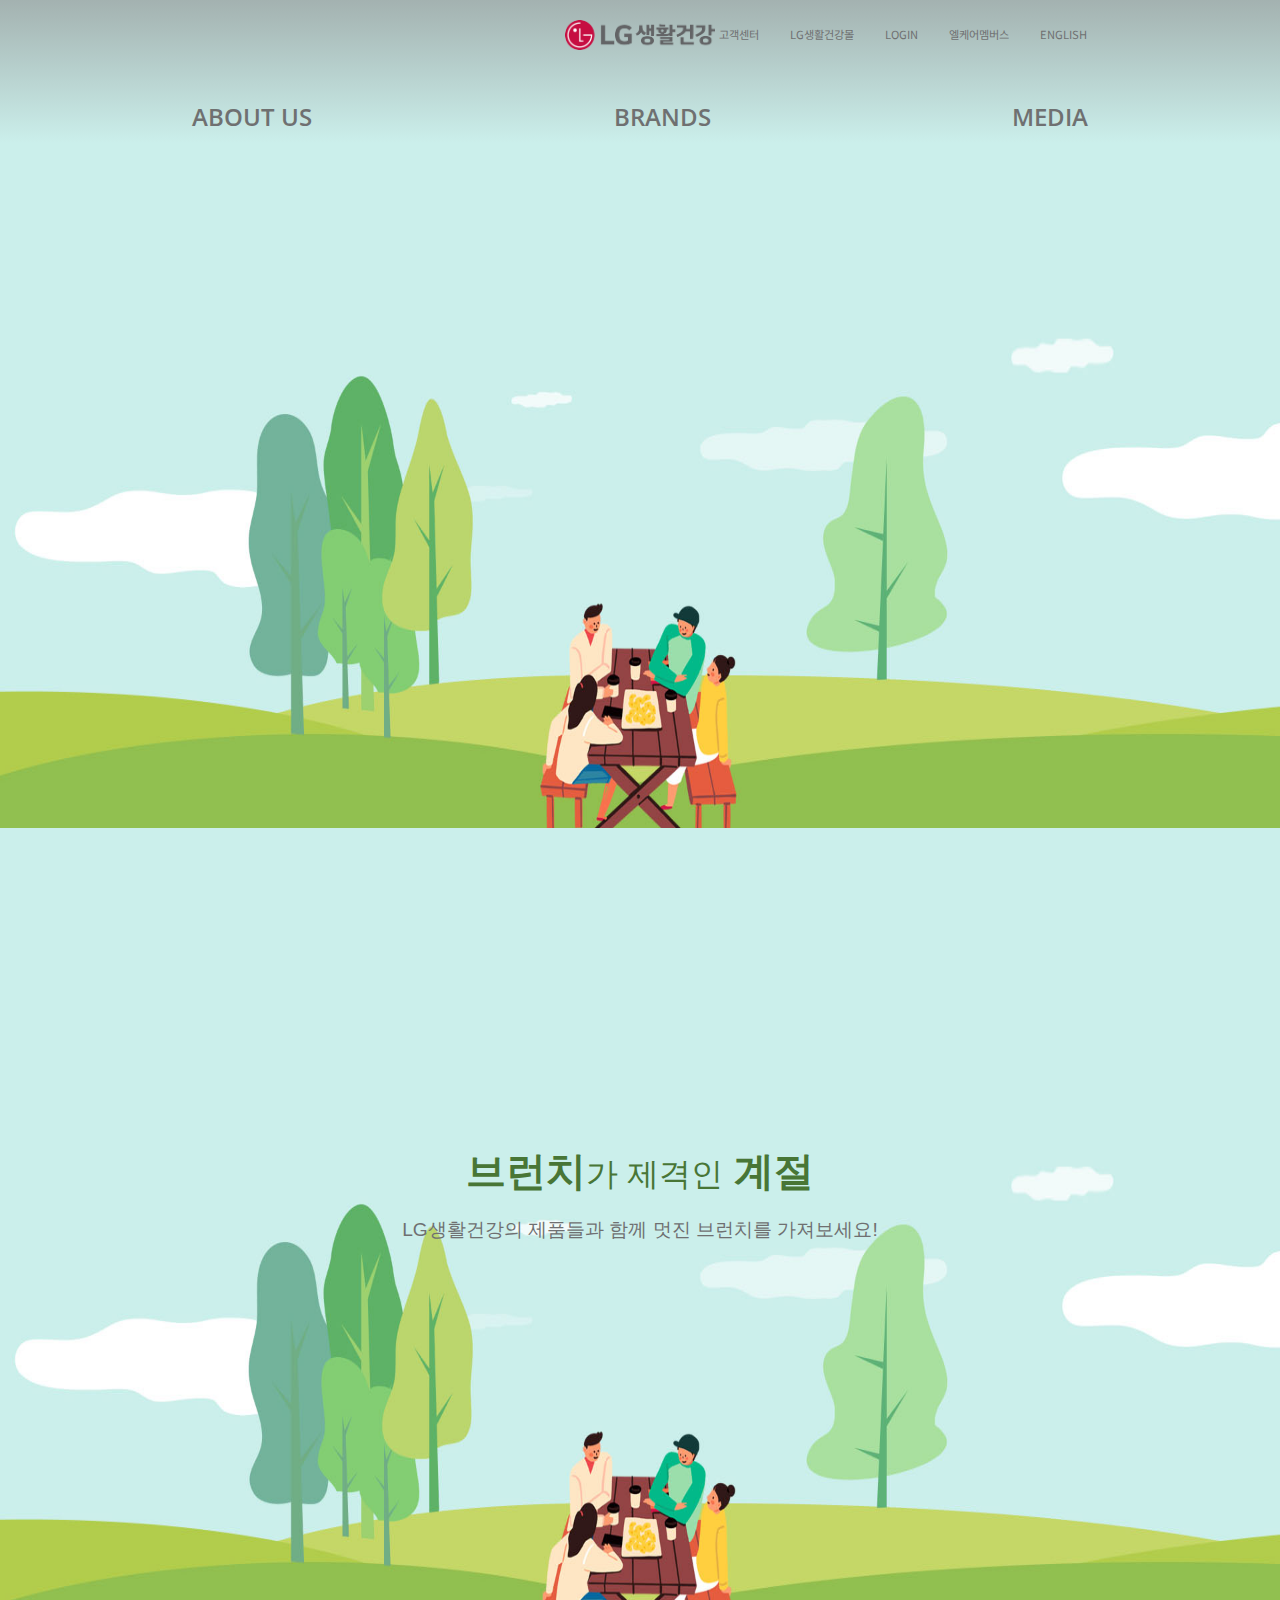
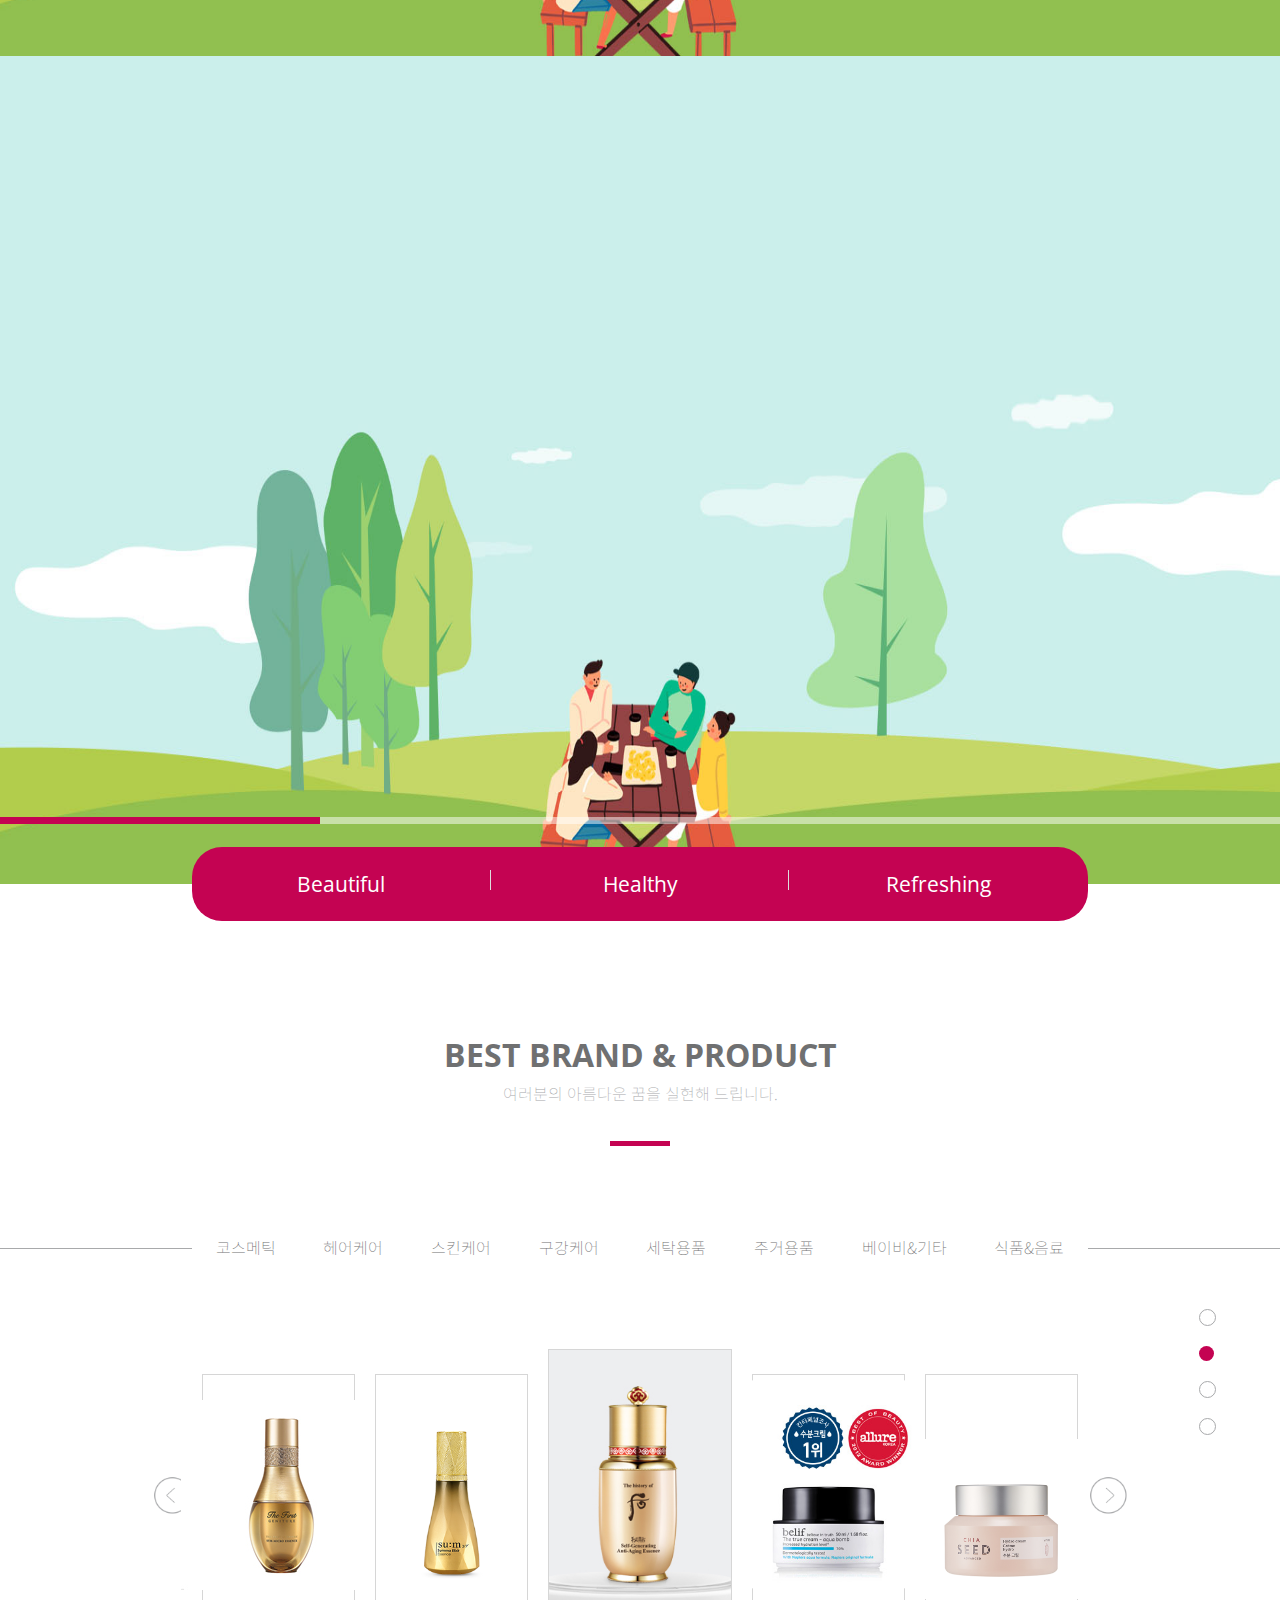
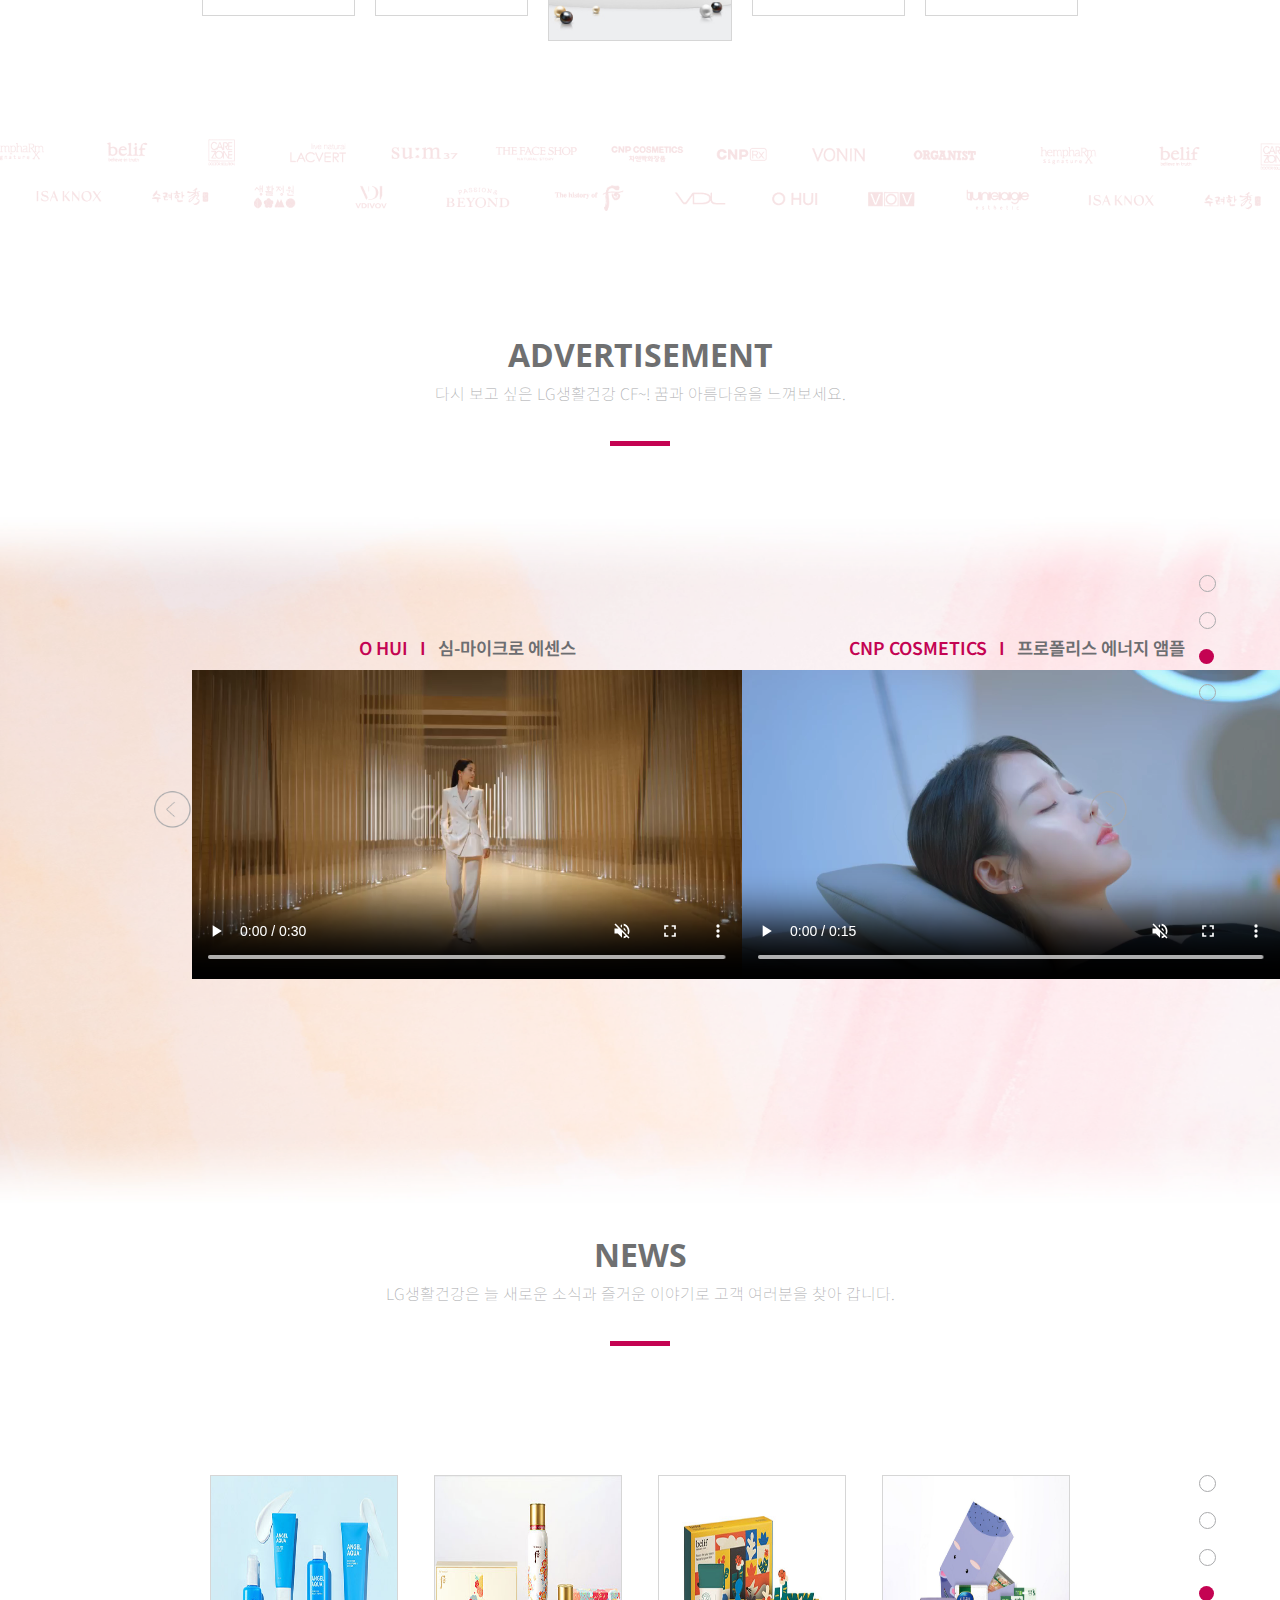
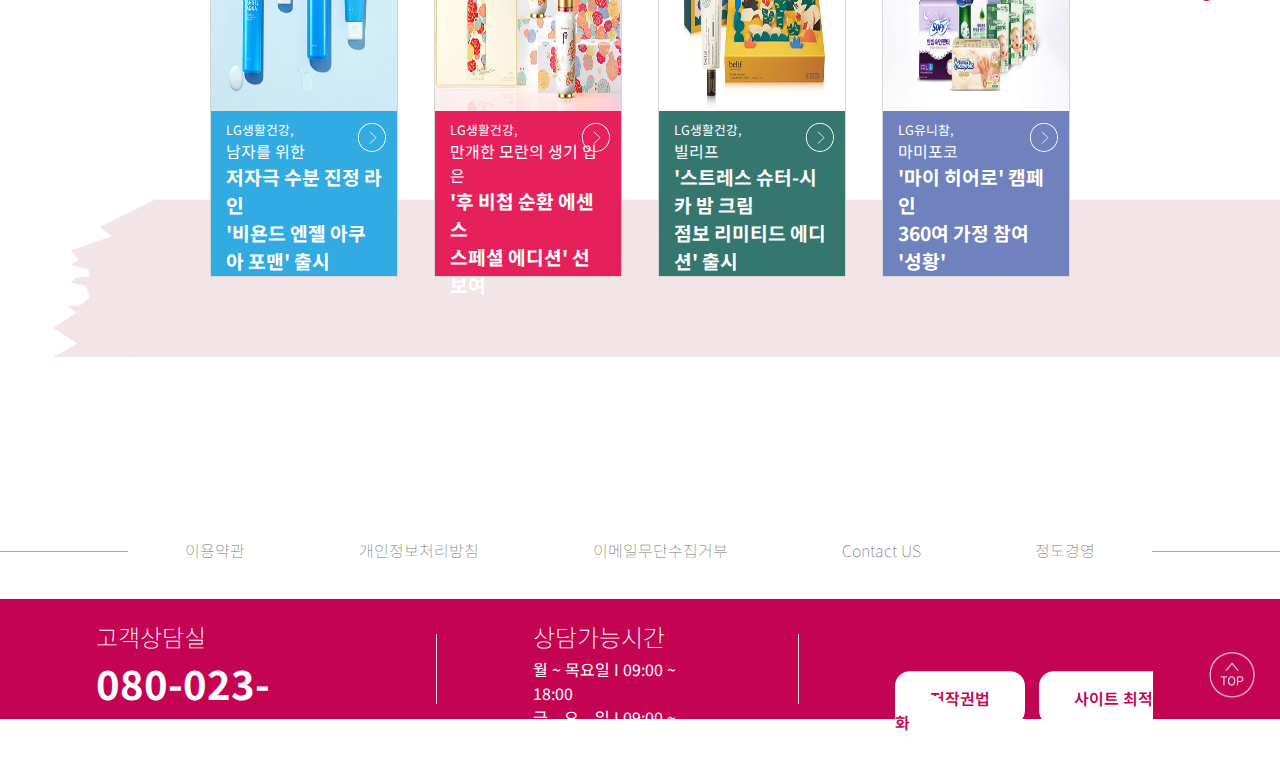
==== commit 72aa520a: "Add files via upload" ====
--- a/index.html
+++ b/index.html
@@ -20,12 +20,15 @@
 
  
 
-    <link rel="shortcut icon" href="img/favi2.png">
+    <link rel="shortcut icon" href="img/favicon.ico">
     <link rel="apple-touch-icon-precomposed" sizes="114*114" rel="img/favi2.png">
 
 
-    <title>Document</title>
+    <title>LG생활건강</title>
     <link href="css/index.css" rel="stylesheet">
+    <link href="css/slick.css" rel="stylesheet">
+    <script src="https://code.jquery.com/jquery-2.2.0.min.js" type="text/javascript"></script>
+    <script src="./javascript/slick.min.js" type="text/javascript" charset="utf-8"></script>
 </head>
 <body>
     <!-- header -->
@@ -135,16 +138,32 @@
     <main id="main" class="main">
         <div class="home-intro" id="home-intro">
             <div class="slide-bg" id="slide-bg">
-                <img src="img/visualMain.jpg" class="banner-bg" id="banner-bg" alt="banner-bg">
+                <div class="slide-bg-img-slide slider">
+                    <div>
+                        <img src="img/visualMain.jpg" class="banner-bg" id="banner-bg" alt="banner-bg">
+                    </div>
+                    <div>
+                        <img src="img/visualMain.jpg" class="banner-bg" id="banner-bg" alt="banner-bg">
+                    </div>
+                    <div>
+                        <img src="img/visualMain.jpg" class="banner-bg" id="banner-bg" alt="banner-bg">
+                    </div>
+                </div>
+                <script type="text/javascript">
+                    $(".slide-bg-img-slide").slick({
+                      arrows:false,
+                      dots: true,
+                      infinite: true,
+                      slidesToShow: 1,
+                      slidesToScroll: 1,
+                      autoplay:true,
+                      autoplaySpeed:2500,
+                      speed:1000
+                    });
+              </script>
                 <div class="slide-content" id="slide-content">
                     <h2>브런치<small>가 제격인</small> 계절</h2>
                     <p>LG생활건강의 제품들과 함께 멋진 브런치를 가져보세요!</p>
-                </div>
-                <div class="r-btn">
-                    <a href="#home-intro"></a>
-                    <a href="#home-con1"></a>
-                    <a href="#home-con3"></a>
-                    <a href="#home-con2"></a>
                 </div>
                 <div class="slink-bar">
                     <span></span>
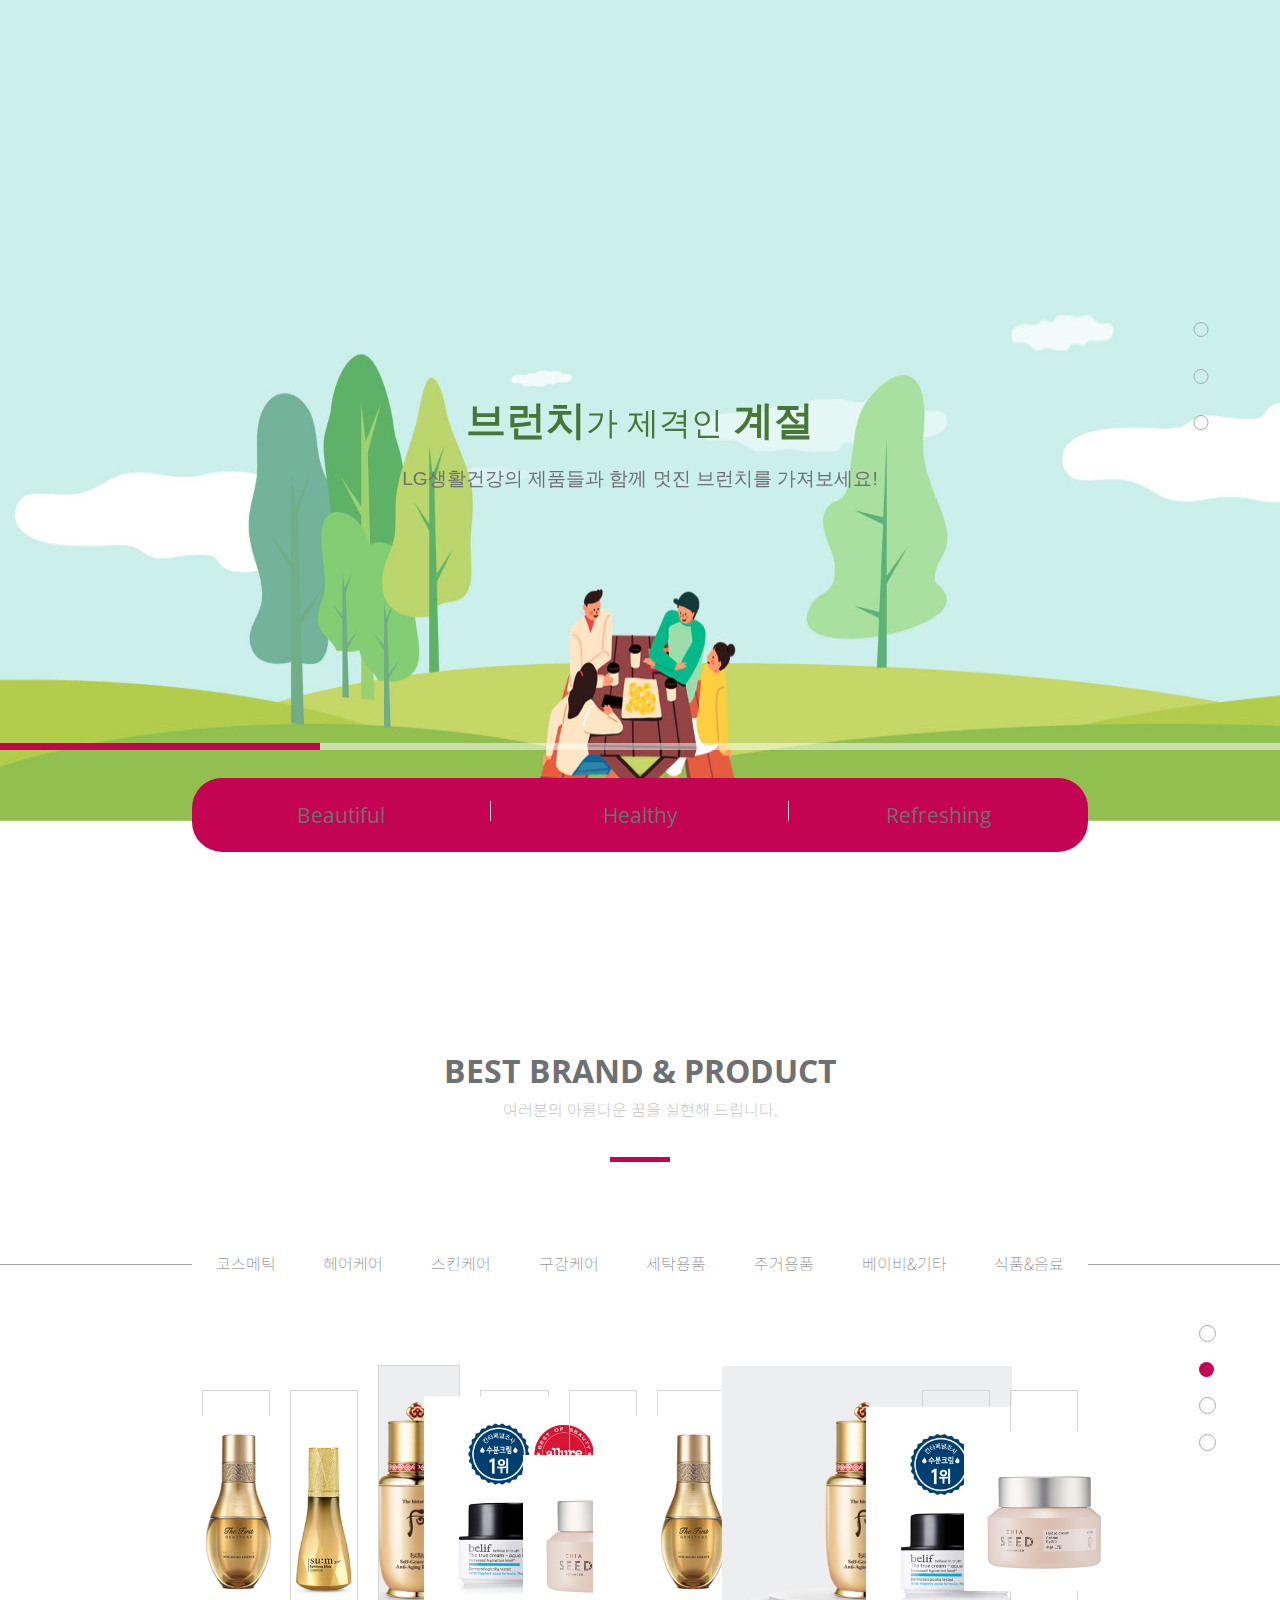
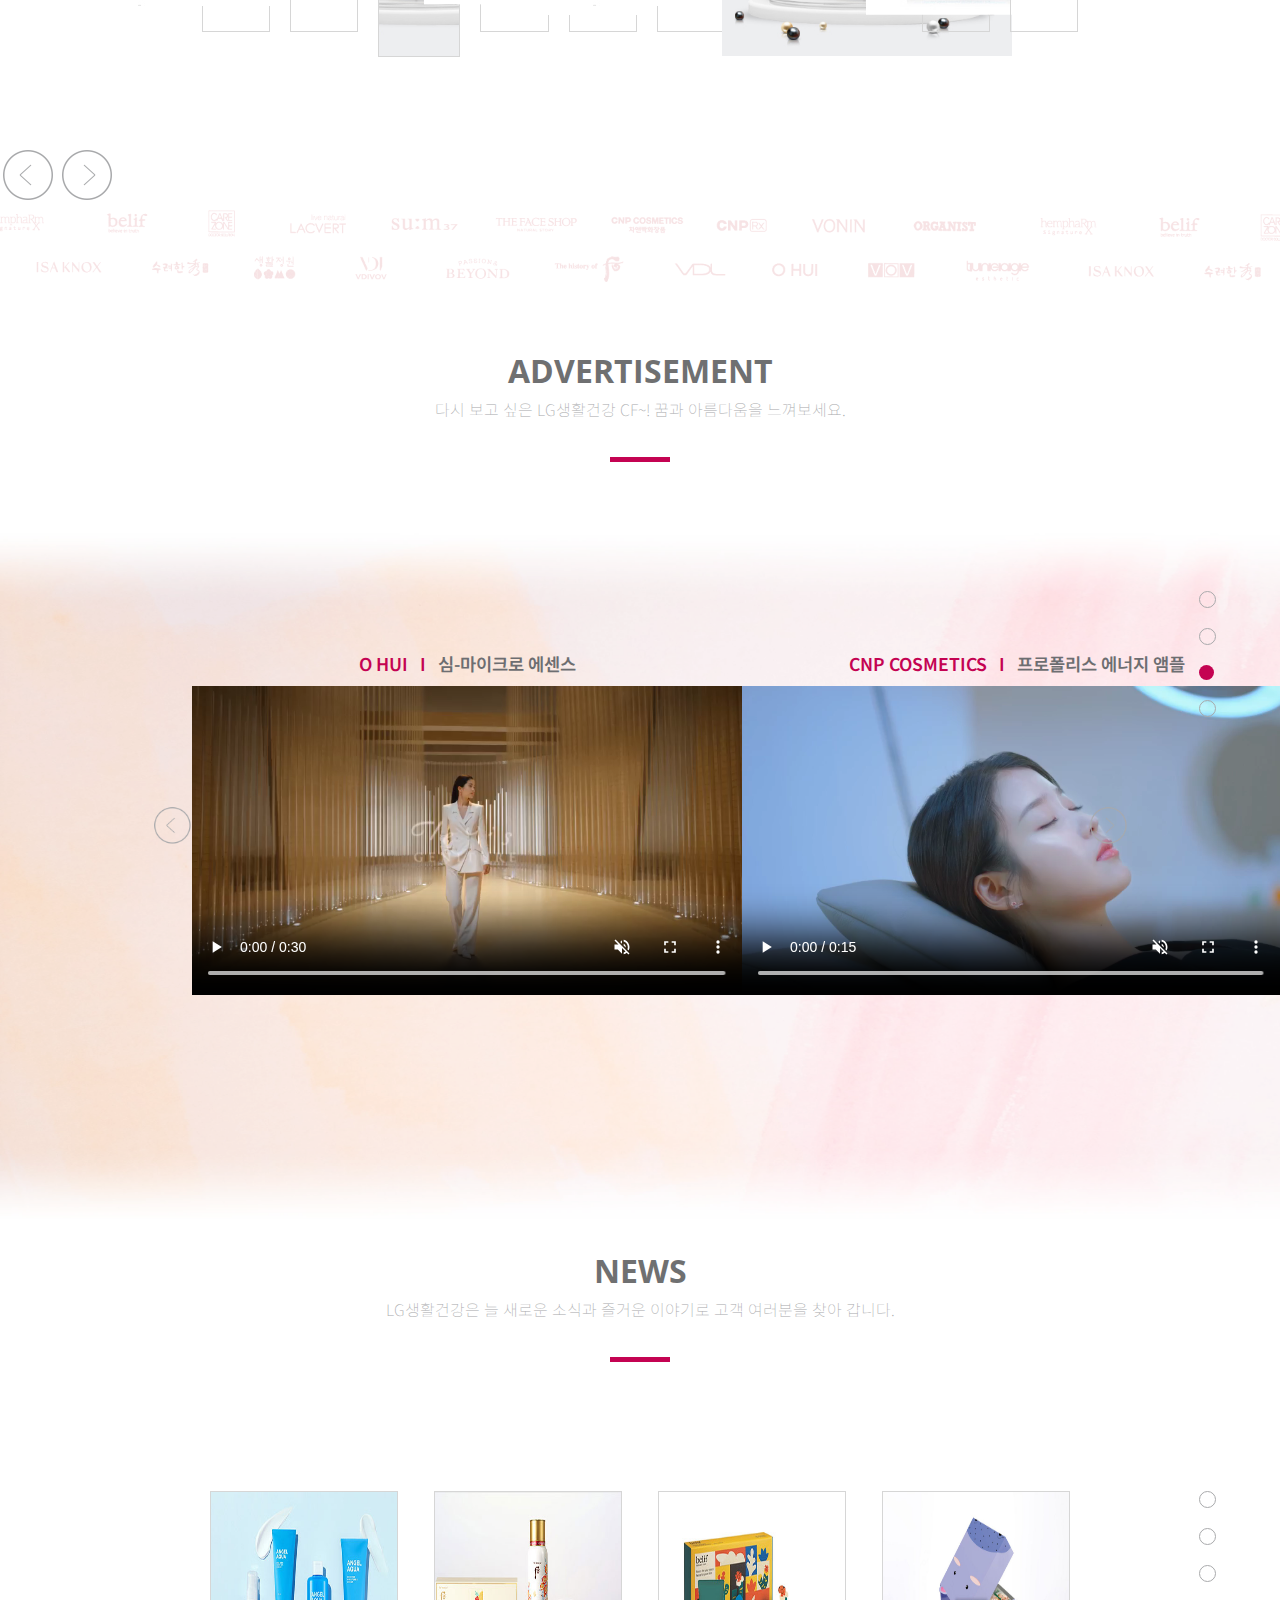
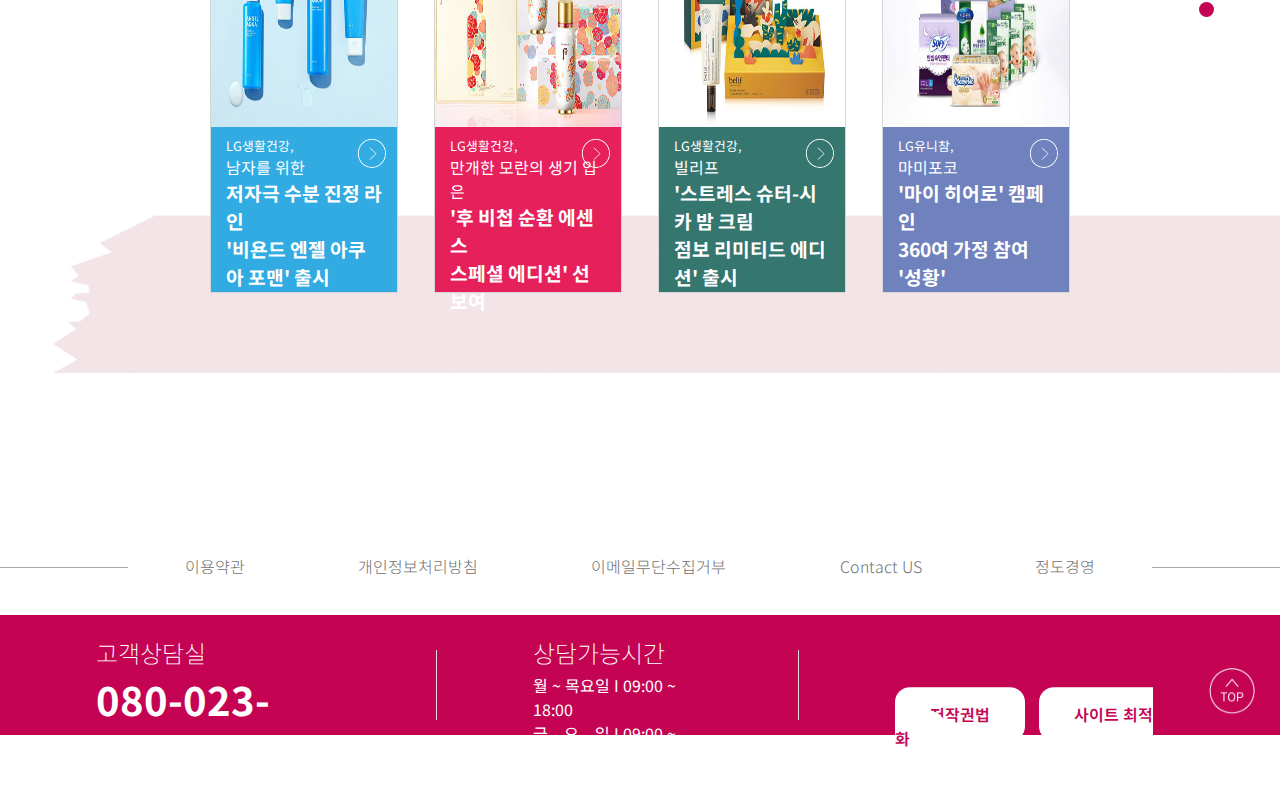
==== commit 4d2a8556: "Add files via upload" ====
--- a/index.html
+++ b/index.html
@@ -26,144 +26,42 @@
 
     <title>LG생활건강</title>
     <link href="css/index.css" rel="stylesheet">
-    <link href="css/slick.css" rel="stylesheet">
+    <link href="./css/slick.css" rel="stylesheet">
     <script src="https://code.jquery.com/jquery-2.2.0.min.js" type="text/javascript"></script>
     <script src="./javascript/slick.min.js" type="text/javascript" charset="utf-8"></script>
+    
 </head>
 <body>
     <!-- header -->
-    <header id="gr-mn"> <!--class="active"-->
-        <div class="head-1">
-            <div class="utils">
-                <ul class="login-menu">
-                    <li><a href="#">고객센터</a></li>
-                    <li><a href="#">LG생활건강몰</a></li>
-                    <li><a href="#">LOGIN</a></li>
-                    <li><a href="#">엘케어멤버스</a></li>
-                    <li><a href="#">ENGLISH</a></li>
-                </ul>
-            </div>
-        </div>
-        <nav class="comp-mn" >
-            <h1 class="logo">
-                <a href="index.html"><img src="img/company-logo.png" alt="lg-logo"></a>
-            </h1>
-            <ul class="mn-1">
-                <li class="us1">
-                    <a href="aboutus1.html" class="mn-1-au">ABOUT US</a> 
-                </li>
-                <li class="us2">
-                    <a href="brand.html" class="mn-1-br">BRANDS</a>
-                </li>
-                <li class="us3">
-                    <a href="media.html" class="mn-1-news">MEDIA</a>
-                </li>
-            </ul>
-        </nav>
-        <div class="hid-mu-all">
-            <div class="hid-mn" id="about-hidmn">
-                <div class="hid-mn-t">
-                    <h4>ABOUT US</h4>
-                </div>
-                <div class="hid-mn-s">
-                    <ul class="hid-mn-s-in">
-                        <li><a href="aboutus1.html">CEO메세지</a></li>
-                        <li><a href="aboutus2.html">회사개요</a></li>
-                        <li><a href="aboutus3.html">연혁</a></li>
-                        <li><a href="aboutus4.html">사업장소개</a></li>
-                    </ul>
-                </div>
-            </div>
-            <div class="hid-mn" id="brand-hidmn">
-                <div class="hid-mn-t">
-                    <h4>BRANDS</h4>
-                    <ul>
-                        <li>Beautiful</li>
-                        <li>Healthy</li>
-                        <li>Refreshing</li>
-                    </ul>
-                </div>
-                <div class="hid-mn-s">
-                    <div class="hid-mn-s2">
-                        <ul class="hid-mn-s-in2">
-                            <li><a href="#">후</a></li>
-                            <li><a href="#">오휘</a></li>
-                            <li><a href="#">숨37˚</a></li>
-                            <li><a href="#">빌리프</a></li>
-                            <li><a href="#">더 시가 오브 수</a></li>
-                        </ul>
-                        <ul class="hid-mn-s-in2">
-                            <li><a href="#">이자녹스</a></li>
-                            <li><a href="#">수려한</a></li>
-                            <li><a href="#">코드글로컬러</a></li>
-                            <li><a href="#">보닌</a></li>
-                            <li><a href="#">케어존</a></li>
-                            <li><a href="#">더마리프트</a></li>
-                        </ul>
-                        <ul class="hid-mn-s-in2">
-                            <li><a href="#">네이처컬렉션</a></li>
-                            <li><a href="#">더페이스샵</a></li>
-                            <li><a href="#">비욘드</a></li>
-                            <li><a href="#">CNP</a></li>
-                            <li><a href="#">CNP Rx</a></li>
-                            <li><a href="#">VDL</a></li>
-                            <li><a href="#">VDLVOV</a></li>
-                        </ul>
-                        <ul class="hid-mn-s-in2">
-                            <li><a href="#">생활정원</a></li>
-                            <li><a href="#">fmgt</a></li>
-                            <li><a href="#">닥터벨머</a></li>
-                            <li><a href="#">예화담</a></li>
-                            <li><a href="#">햄파맥스 시그니처</a></li>
-                        </ul>
-                    </div>
-                </div>
-            </div>
-            <div class="hid-mn" id="media-hidmn">
-                <div class="hid-mn-t">
-                    <h4>MEDIA</h4>
-                </div>
-                <div class="hid-mn-s">
-                    <ul class="hid-mn-s-in">
-                        <li><a href="#">NEWS</a></li>
-                        <li><a href="#">ADVERTISEMENT</a></li>
-                    </ul>
-                </div>
-            </div>
-        </div>
-    </header>
+    <header id="gr-mn"></header>
 
 
     <!-- main -->
     <main id="main" class="main">
-        <div class="home-intro" id="home-intro">
+        <div class="home-intro active" id="home-intro">
             <div class="slide-bg" id="slide-bg">
                 <div class="slide-bg-img-slide slider">
                     <div>
                         <img src="img/visualMain.jpg" class="banner-bg" id="banner-bg" alt="banner-bg">
+                        <div class="slide-content" id="slide-content">
+                            <h2>브런치<small>가 제격인</small> 계절</h2>
+                            <p>LG생활건강의 제품들과 함께 멋진 브런치를 가져보세요!</p>
+                        </div>
                     </div>
                     <div>
-                        <img src="img/visualMain.jpg" class="banner-bg" id="banner-bg" alt="banner-bg">
+                        <img src="img/visualMain2.jpg" class="banner-bg" id="banner-bg" alt="banner-bg">
+                        <div class="slide-content2" id="slide-content">
+                            <h2>시원한 수박 한조각!</h2>
+                            <p>a piece of cool watermelon</p>
+                        </div>
                     </div>
                     <div>
-                        <img src="img/visualMain.jpg" class="banner-bg" id="banner-bg" alt="banner-bg">
-                    </div>
-                </div>
-                <script type="text/javascript">
-                    $(".slide-bg-img-slide").slick({
-                      arrows:false,
-                      dots: true,
-                      infinite: true,
-                      slidesToShow: 1,
-                      slidesToScroll: 1,
-                      autoplay:true,
-                      autoplaySpeed:2500,
-                      speed:1000
-                    });
-              </script>
-                <div class="slide-content" id="slide-content">
-                    <h2>브런치<small>가 제격인</small> 계절</h2>
-                    <p>LG생활건강의 제품들과 함께 멋진 브런치를 가져보세요!</p>
+                        <img src="img/visualMain3.jpg" class="banner-bg" id="banner-bg" alt="banner-bg">
+                        <div class="slide-content3" id="slide-content">
+                            <h2>SUMMER TRIP!</h2>
+                            <p>LG생활건강의 제품들과 함께 여름휴가를 떠나보세요!</p>
+                        </div>
+                    </div>
                 </div>
                 <div class="slink-bar">
                     <span></span>
@@ -171,10 +69,13 @@
             </div>
             <div class="com-ideo">
                 <ul class="ideo">
-                    <li><a href="#">Beautiful</a></li>
-                    <li><a href="#">Healthy</a></li>
-                    <li><a href="#">Refreshing</a></li>
+                    <li>Beautiful</li>
+                    <li>Healthy</li>
+                    <li>Refreshing</li>
                 </ul>
+            </div>
+            <div class="popup">
+                
             </div>
         </div>
         <div class="home-con1" id="home-con1">
@@ -201,52 +102,92 @@
                 <a href="#home-con2"></a>
             </div>
             <div class="container2">
-                <div class="btn-con2">
-                <a href="#" clss="btn-l"><img src="img/btn-left.png" alt="btn-left"></a>
-                <a href="#" class="btn-r"><img src="img/btn-right.png" alt="btn-right"></a>
-                </div>
-                <ul>
-                    <li>
-                        <img src="img/product-img-02.jpg" alt="오휘">
-                        <span>
-                            <img src="img/ohui.png" alt="오휘 제품">
-                            <small>더 퍼스트<br>심-마이크로 에센스</small><br>
-                            <a href="http://www.ohui.co.kr/product/detail.jsp?pid=ACM56546&cid1=2&cid2=A">자세히보기</a>
-                        </span>
-                    </li>
-                    <li>
-                        <img src="img/product-img-03.png" width="150px" alt="숨37">
-                        <span>
-                            <img src="img/sum37.png" alt="숨37 제품">
-                            <small>숨마 엘릭서 에센스</small><br>
-                            <a href="http://www.sum37.co.kr/online/product/product_view.jsp?cid1=A&cid2=A&pid=ACM57001">자세히보기</a>
-                        </span>
-                    </li>
-                    <li>
-                        <img src="img/product-img-01.jpg" width="290px" alt="후">
-                        <span>
-                            <img src="img/whoo.png" alt="후 제품">
-                            <small>비첩 자생 에센스</small><br>
-                            <a href="http://www.whoo.co.kr/masterpiece/gongList.jsp?cid1=B&cid2=J">자세히보기</a>
-                        </span>
-                    </li>
-                    <li>
-                        <img src="img/product-img-04.jpg" width="180px" alt="빌리프">
-                        <span>
-                            <img src="img/belif.png" alt="빌리프 제품">
-                            <small>더 트루 크림-아쿠아밤</small><br>
-                            <a href="http://www.belifcosmetic.com/product/detail.jsp?pid=ACM04551">자세히보기</a>
-                        </span>
-                    </li>
-                    <li>
-                        <img src="img/product-img-05.png" width="160px" alt="더페이스샵">
-                        <span>
-                            <img src="img/thefaceshop.png" alt="더페이스샵 제품">
-                            <small>치아씨드 수분크림</small><br>
-                            <a href="http://www.belifcosmetic.com/product/detail.jsp?pid=ACM04551">자세히보기</a>
-                        </span>
-                    </li>
-                </ul>
+                    <ul class="slides">
+                        <li>
+                            <img src="img/product-img-02.jpg" alt="오휘">
+                            <span>
+                                <img src="img/ohui.png" alt="오휘 제품">
+                                <small>더 퍼스트<br>심-마이크로 에센스</small><br>
+                                <a href="http://www.ohui.co.kr/product/detail.jsp?pid=ACM56546&cid1=2&cid2=A">자세히보기</a>
+                            </span>
+                        </li>
+                        <li>
+                            <img src="img/product-img-03.png" width="150px" alt="숨37">
+                            <span>
+                                <img src="img/sum37.png" alt="숨37 제품">
+                                <small>숨마 엘릭서 에센스</small><br>
+                                <a href="http://www.sum37.co.kr/online/product/product_view.jsp?cid1=A&cid2=A&pid=ACM57001">자세히보기</a>
+                            </span>
+                        </li>
+                        <li>
+                            <img src="img/product-img-01.jpg" width="290px" alt="후">
+                            <span>
+                                <img src="img/whoo.png" alt="후 제품">
+                                <small>비첩 자생 에센스</small><br>
+                                <a href="http://www.whoo.co.kr/masterpiece/gongList.jsp?cid1=B&cid2=J">자세히보기</a>
+                            </span>
+                        </li>
+                        <li>
+                            <img src="img/product-img-04.jpg" width="180px" alt="빌리프">
+                            <span>
+                                <img src="img/belif.png" alt="빌리프 제품">
+                                <small>더 트루 크림-아쿠아밤</small><br>
+                                <a href="http://www.belifcosmetic.com/product/detail.jsp?pid=ACM04551">자세히보기</a>
+                            </span>
+                        </li>
+                        <li>
+                            <img src="img/product-img-05.png" width="160px" alt="더페이스샵">
+                            <span>
+                                <img src="img/thefaceshop.png" alt="더페이스샵 제품">
+                                <small>치아씨드 수분크림</small><br>
+                                <a href="http://www.belifcosmetic.com/product/detail.jsp?pid=ACM04551">자세히보기</a>
+                            </span>
+                        </li>
+                        <li>
+                            <img src="img/product-img-02.jpg" alt="오휘">
+                            <span>
+                                <img src="img/ohui.png" alt="오휘 제품">
+                                <small>더 퍼스트<br>심-마이크로 에센스</small><br>
+                                <a href="http://www.ohui.co.kr/product/detail.jsp?pid=ACM56546&cid1=2&cid2=A">자세히보기</a>
+                            </span>
+                        </li>
+                        <li>
+                            <img src="img/product-img-03.png" width="150px" alt="숨37">
+                            <span>
+                                <img src="img/sum37.png" alt="숨37 제품">
+                                <small>숨마 엘릭서 에센스</small><br>
+                                <a href="http://www.sum37.co.kr/online/product/product_view.jsp?cid1=A&cid2=A&pid=ACM57001">자세히보기</a>
+                            </span>
+                        </li>
+                        <li>
+                            <img src="img/product-img-01.jpg" width="290px" alt="후">
+                            <span>
+                                <img src="img/whoo.png" alt="후 제품">
+                                <small>비첩 자생 에센스</small><br>
+                                <a href="http://www.whoo.co.kr/masterpiece/gongList.jsp?cid1=B&cid2=J">자세히보기</a>
+                            </span>
+                        </li>
+                        <li>
+                            <img src="img/product-img-04.jpg" width="180px" alt="빌리프">
+                            <span>
+                                <img src="img/belif.png" alt="빌리프 제품">
+                                <small>더 트루 크림-아쿠아밤</small><br>
+                                <a href="http://www.belifcosmetic.com/product/detail.jsp?pid=ACM04551">자세히보기</a>
+                            </span>
+                        </li>
+                        <li>
+                            <img src="img/product-img-05.png" width="160px" alt="더페이스샵">
+                            <span>
+                                <img src="img/thefaceshop.png" alt="더페이스샵 제품">
+                                <small>치아씨드 수분크림</small><br>
+                                <a href="http://www.belifcosmetic.com/product/detail.jsp?pid=ACM04551">자세히보기</a>
+                            </span>
+                        </li>
+                    </ul>
+            </div>
+            <div class="btn-con2">
+                <a class="prev"><img src="img/btn-left.png" alt="btn-left"></a>
+                <a class="next"><img src="img/btn-right.png" alt="btn-right"></a>
             </div>
             <div class="bg-con2">
                 <img src="img/product-bg-img1.png" width="100%" alt="bg-img1">
@@ -286,6 +227,7 @@
                             </video>
                         </div>
                     </li>
+                    
                 </ul>
             </div>
             <div class="video-bg">
@@ -379,9 +321,10 @@
                 <img src="img/news-bg-img.png" alt="news-bg-img">
             </div>
         </div>
+        
     </main>
-
-
+    <script src="./javascript/index.js"></script>
+    <script src="./javascript/json.js"></script>
     <!-- footer -->
     <footer>
         <div class="footer-mn1">
--- a/css/index.css
+++ b/css/index.css
@@ -8,10 +8,12 @@
 /* home-intro: 메인광고부분 */
 
 .slide-bg{
+    width:100%;
     position:relative;
     display:flex;
     justify-content: center;
     align-items:center;
+    overflow: hidden;
 }
 .home-intro .r-btn{
     position:absolute;
@@ -35,9 +37,7 @@
     background-color:#c40352;
     border:none;
 }
-.slide-bg .banner-bg{
-    width:100%; height:92vh;
-}
+
 .slide-bg .slide-content{
     position:absolute;
     font-family: "Elice Digital Baeum",sans-serif;
@@ -60,24 +60,31 @@
     font-size: 1.2em;
     color: #6f7071;
 }
-
+.slide-bg-img-slide{
+    display:flex;
+    
+}
+.slide-bg-img-slide{
+    width:100%;
+}
+.slide-bg-img-slide div{width:100%; height:95vh; transform:translateY(-4%);}
 
 
 
 .slink-bar{
     position:absolute;
-    bottom:60px;
+    bottom:150px;
     width:100%;
     height:7px;
     background:rgba(255,255,255,0.5);
     overflow:hidden;
+  
 }
 .slink-bar span{
     position:absolute;
     width:25%;
     height:7px;
     background:#c40352;
-
     animation:span-ani1 10s infinite;
 }
 @keyframes span-ani1{
@@ -90,7 +97,7 @@
 
 .com-ideo{
     width:70%;margin:0 auto;
-    transform: translateY(-50%);
+    transform: translateY(-165%);
     background:#c40352;
     border-radius: 30px;
 
@@ -194,6 +201,7 @@
     display:flex;
     justify-content:space-around;
     align-items:center;
+    flex-wrap: wrap;
     background-color:#fff;
     width:70%;
     margin:130px auto 50px;
@@ -273,7 +281,7 @@
 
 
 
-.home-con1 .container2 > ul > li{}
+
 .home-con1 .container2 > ul > li > span{
     position:absolute;
     width:100%; height:100%;
@@ -606,108 +614,100 @@
 
 
 
-/* footer */
-footer{
-    width:100%;
-    margin:0 auto;
-}
-.footer-mn1{
-    position:relative;
-    left:0; top:0;
-    margin:80px 0 50px;
-}
-.footer-mn1::after{
-    content:'';
-    position:absolute; left:0; top:50%;
-    display:inline-block;
-    background-color: #a8a9ab;
-    width:100%;
-    height:1px;
-    transform: translateY(100%);
-    z-index:-1;
-}
-
-.footer-mn1 > ul{
-    display:flex;
-    justify-content:space-around;
-    align-items:center;
-    margin:80px 10% -13px;
-    background-color:#fff;
-}
-.footer-mn1 > span{
-    position:absolute;
-    display:inline-block;
-    background-color: #a8a9ab;
-    width:100%;
-    height:1px;
-    transform: translateY(100%);
-    z-index:-1;
-}
-.footer-mn1 > ul > li{
-    font-weight:lighter;
-    color:#6f7071;
-    font-size:1rem;
-}
-
-
-.footer-mn2{
-    position:relative;
-    left: 0; top:0;
-    width:100%; height:120px;
-    background-color:#c40452;
-}
-.footer-mn2 ul{
-    width:100%;
-    display:flex;
-    justify-content: center;
-}
-.footer-mn2 ul li{
-    padding:0 7.5%;
-    margin-top:20px;
-    position:relative;
-}
-.footer-mn2 ul li::after{
-    content:'';
-    position:absolute;
-    right:0; top:10%;
-    border-right:1px solid #ddd;
-    width:1px; height:70px;
-}
-.footer-mn2 ul li:last-child::after{border:none;}
-
-.footer-mn2 ul li .counsel{
-    display:flex;
-    flex-direction: column;
-    justify-content:left;
-    color:#fff;
-}
-.footer-mn2 ul li .counsel > span{font-size:1.5rem; font-weight:200;}
-.footer-mn2 ul li .counsel > strong{font-size:2.5rem;}
-
-
-.footer-mn2 ul li .counsel-time{
-    display:flex;
-    flex-direction: column;
-    justify-content:left;
-    color:#fff;
-}
-.footer-mn2 ul li .counsel-time > span:nth-child(1){font-size:1.5rem; font-weight:200; padding-bottom:.2rem;}
-
-.footer-mn2 ul li .footer-web{transform: translateY(140%);}
-.footer-mn2 ul li .footer-web > a{
-    background-color: #fff;
-    padding:15px 35px;
-    border-radius: 15px;
-    color:#c40452;
-    font-size:1rem;
-    font-weight:600;
-    margin:0px 10px 0px 0px;
-}
-.footer-mn2 ul li:nth-child(3){border:none;}
-.footer-mn2 .top-btn{
-    position:absolute;
-    right:0;
-    bottom:0;
-    margin:0px 20px 20px 0px;
-}
-.footer-mn2 .top-btn >img{width:90%; height:90%;}+
+
+@media (max-width:767px) {
+    main{width:100%;}
+    .r-btn, .r-btn2, .r-btn3, .r-btn4{display:none;}
+    .home-intro {width:100%; overflow: hidden;}
+    .home-intro .slide-bg{width:260%; transform:translateX(-30%);}
+    .login-menu {
+        position:relative;
+        left:-20%; 
+       transform: translateY(200%);
+    }
+
+   .com-ideo{width:100%; border-radius:0; height:60px; transform:translateY(0%)}
+   .com-ideo ul{transform:translateY(-13%)}
+
+
+
+   .con1-mn ul li{
+       width:130px;
+       text-align: center;
+       margin:10px auto;
+    }
+
+
+    .home-con1{ 
+        width:100%; margin:10vh auto;
+        height:100vh;
+        position:relative;
+    }
+    .home-con1 .container2 ul{
+      display:flex;
+      flex-wrap: wrap;
+      margin-top:10px;
+  }
+    .home-con1 .container2 ul li{margin-top:15px;}
+    .home-con1 .container2 > ul > li:nth-child(3){
+        width:220px; height:240px;
+      }
+    .home-con1 .container2 > ul > li:nth-child(3):hover span{
+        opacity:1;
+    }
+    .home-con1 .container2 > ul > li:nth-child(3) span{
+        position:absolute;
+        width:100%; height:100%;
+        background-color:rgba(196,8,32,.5);
+        transform:translate(-50% -50%);
+        display:flex;
+        flex-direction:column;
+        justify-content:top;
+        align-items:center;
+        padding:20px auto 0px;
+        opacity:0;
+        transition:0.5s;
+  }
+    .home-con1 .container2 > ul > li:nth-child(3) > span > img{
+        transform: scale(70%);
+        margin:20px auto 0;
+        width:50%;
+    }
+    .home-con1 .container2 > ul > li:nth-child(3) > span > small{
+        color:#fff;
+        font-size:1rem;
+        margin: 25px auto;
+        text-align:center;
+        font-weight:600;
+    }
+    .home-con1 .container2 > ul > li:nth-child(3) > span > a{
+        position:absolute;
+        bottom:0;
+        width:80px;
+        height:20px;
+        color:#fff;
+        font-size:.7rem;
+        font-weight:300;
+        border:.3px solid #fff;
+        text-align:center;
+        padding-top:2px;
+        margin:0 auto 20px;
+    }
+    .home-con1 .container2 > ul > li:nth-child(5){display: none;}
+
+
+
+
+    .home-con3{
+        width:100%; margin:20vh auto;
+        height:100vh;
+        position:relative;
+    }
+
+}
+
+
+
+
+
